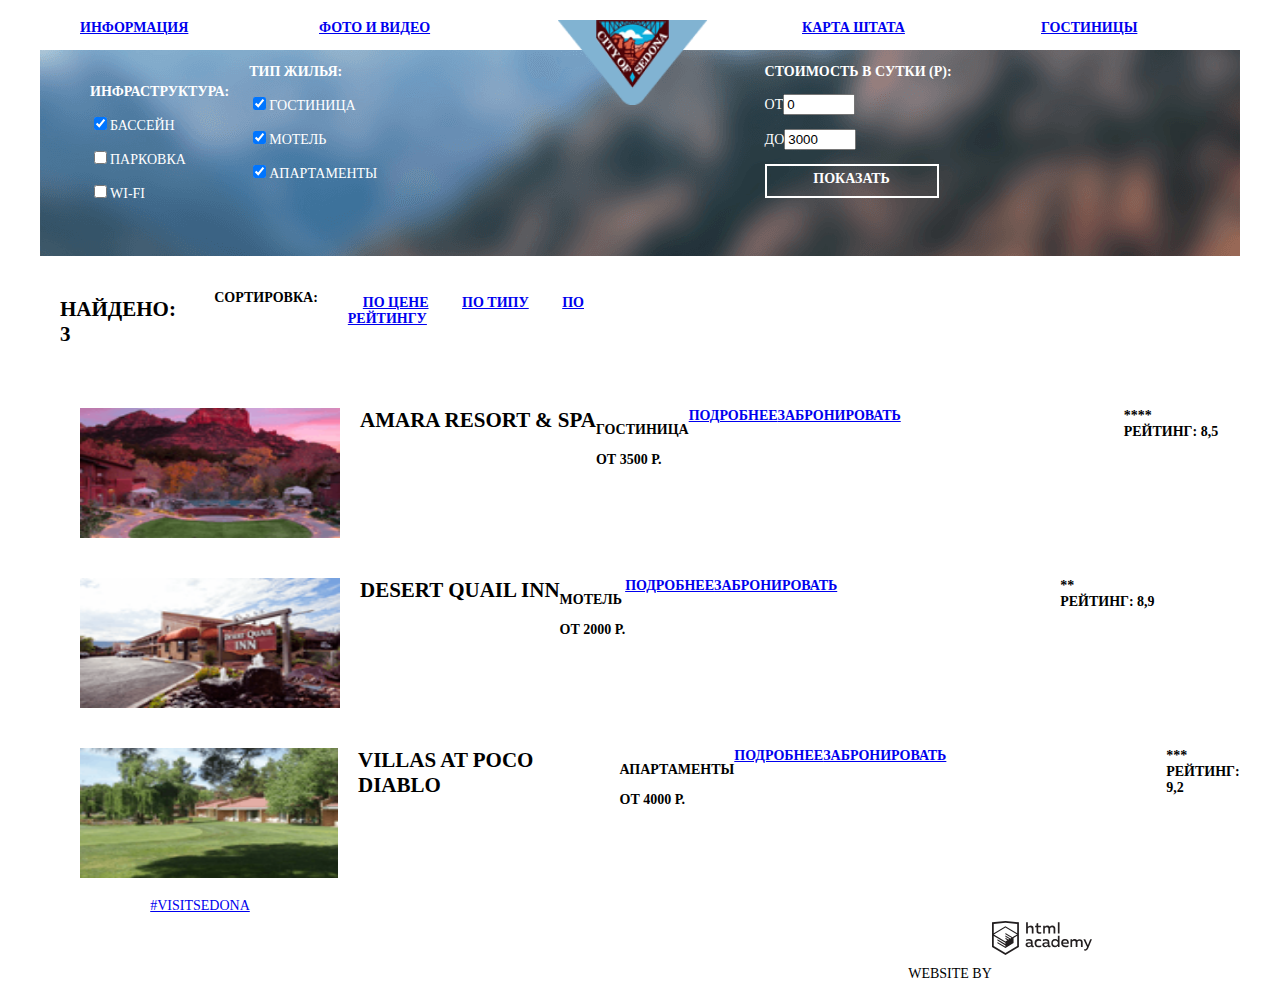
==== catalog.html @ 764b8ba3 "13042018" ====
<!DOCTYPE html>
<html lang="ru">

<head>
  <meta charset="utf-8">
  <title>Advantages in SEDONA</title>
  <link href='http://fonts.googleapis.com/css?family=PT+Sans:400,700&amp;subset=latin,cyrillic'>
  <link rel="stylesheet" href="css/style.css">
</head>
      <body>
  <div class="wrap">
        <header>
          <div class="intro-catalog">
              <div class="menu">
                <div class="menu-info"><a href="catalog.html">ИНФОРМАЦИЯ</a></div>
                <div class="menu-foto"><a href="catalog.html">ФОТО И ВИДЕО</a></div>
                <div class="menu-logo"><a href="index.html"><img src="img/logo_header.png" alt="logo" width="150" height="85"></a></div>
                <div class="menu-map"><a href="statemap.html">КАРТА ШТАТА</a></div>
                <div class="menu-hotels"><a href="catalog.html">ГОСТИНИЦЫ</a></div>
              </div>
           <div class="filter">
            <div class="filter-col1">
                     <form action="#" method="get" class="filter-category">
                       <p class="filter-title">Инфраструктура:</p>
                       <p><input type="checkbox" id="infrastr-1" name="pool" value="pool" checked><label for="infrastr-1">Бассейн</label></p>
                       <p><input type="checkbox" id="infrastr-2" name="parking" value="parking"><label for="infrastr-2">Парковка</label></p>
                       <p><input type="checkbox" id="infrastr-3" name="wifi" value="wifi"><label for="infrastr-3">Wi-fi</label></p>
                     </form>
            </div>
            <div class="filter col2">
              <form action="#" method="get" class="filter-category">
                       <p class="filter-title">Тип жилья:</p>
                       <p><input type="checkbox" id="type-1" name="hotel" value="hotel" checked><label for="type-1">Гостиница</label></p>
                       <p><input type="checkbox" id="type-2" name="motel" value="motel" checked><label for="type-2">Мотель</label></p>
                       <p><input type="checkbox" id="type-3" name="apartments" value="apartments" checked><label for="type-3">Апартаменты</label></p>
                     </form>
              </div>
              <div class="filter col3">
                     <div class="filter-price">
                       <p class="filter-title price">Стоимость в сутки (р):</p>
                       <div class="filter-price-slider">
                         <div class="price-control">
                           <p class="price-from"><label for="price-from">от</label><input class="min-price" id="price-from" type="number" value="0" min="0" max="5000" pattern="[0-9]*"></p>
                           <p class="price-to"><label for="price-to">до</label><input class="max-price" id="price-to" type="number" value="3000" min="0" max="5000" pattern="[0-9]*"></p>
                         </div>
                       <div class="range-control">
                         <div class="scale"><div class="bar"></div></div>
                           <div class="toggle min-toggle"></div>
                           <div class="toggle max-toggle"></div>
                         </div>
                       </div>
                       <div class="filter-button">показать</div>
                     </div>
                   </div>
            </header>
             <main>
                <div class="results-wrapper">
                  <div class="sorting">
                    <div class="sorting-text">
                      <p class="results-title">Найдено: 3</p>
                      <p class="sorting-title">Сортировка:</p>
                      <ul class="sorting-list">
                        <li><a class="sorting-active disabled" href="#">По цене</a></li>
                        <li><a class="disabled" href="#">По типу</a></li>
                        <li><a class="disabled" href="#">По рейтингу</a></li>
                      </ul>
                    </div>
                       <div class="sorting-controls">
                         <a class="arrow ascending" href="#"></a>
                         <a class="arrow descending down-active" href="#"></a>
                       </div>
                     </div>
                   </div>


           <div class="results-wrapper">
              <div class="item-pic"><img src="img/hotel1.png" alt="Amara Resort & Spa" width="260" height="130></div>
              <div class="item-wrapper">
                <div class="item-title">Amara Resort & Spa</div>
                <div class="item-text"><p></p>Гостиница</p> <p>от 3500 р.</p></div>
                <div class="item-btns">
                  <div class="item-btn details"><a href="#">Подробнее</a></div>
                  <div class="item-btn book"><a href="#">Забронировать</a></div>
                </div>
              </div>
              <div class="item-rating">
              <div class="rating-stars">
                <span>*</span>
                <span>*</span>
                <span>*</span>
                <span>*</span>
              </div>
                <div class="rating-text">Рейтинг: 8,5</div>
              </div>
            </div>

          <div class="results-wrapper">
              <div class="item-pic"><img src="img/motel2.png" alt="Desert Quail Inn" width="260" height="130></div>
              <div class="item-wrapper">
                  <div class="item-title">Desert Quail Inn</div>
                  <div class="item-text"><p>Мотель</p><p>от 2000 р.</p></div>
                  <div class="item-btns">
                  <div class="item-btn details"><a href="#">Подробнее</a></div>
                  <div class="item-btn book"><a href="#">Забронировать</a></div>
                </div>
              </div>
              <div class="item-rating">
                <div class="rating-stars">
                  <span>*</span>
                  <span>*</span>
                  </div>
                <div class="rating-text">Рейтинг: 8,9</div>
              </div>
            </div>

          <div class="results-wrapper">
              <div class="item-pic"><img src="img/villa3.png" alt="Villas at Poco Diablo" width="260" height="130></div>
              <div class="item-wrapper">
                <div class="item-title">Villas at Poco Diablo</div>
                <div class="item-text"><p >Апартаменты</p><p>от 4000 р.</p></div>
                <div class="item-btns">
                <div class="item-btn details"><a href="#">Подробнее</a></div>
                <div class="item-btn book"><a href="#">Забронировать</a></div>
              </div>
            </div>
            <div class="item-rating">
              <div class="rating-stars">
                <span>*</span>
                <span>*</span>
                <span>*</span>
                </div>
              <div class="rating-text">Рейтинг: 9,2</div>
            </div>
          </div>
        </div>
    </main>

      <div class="footer">
        <div class="footer-box"><a href="# " class="hashtag ">#visitsedona</a></div>
        <div class="footer-box">
          <img src="img/twitter.svg " alt="social icon-twitter">
          <img src="img/fb-icon.svg " alt="social icon-facebook">
          <img src="img/youtube.svg " alt="social icon-youtube">
        </div>
        <div class="footer-box">website by<img src="img/logo-htmlacademy.svg " width="100 " height="80 "></div>
      </div>
    </div>
    </div>
  </body>
  </html>
---- css/style.css ----
body {
font-family: 'PT Sans';
font-weight: 400;
margin: 0;
padding: 0;
width:100%;
}
main {
margin: 0 auto;
font-size: 14px;
font-weight: bold;
color: #000000;
text-transform: uppercase;
}
.wrap {
width: 1200px;
margin: 0 auto;
}
.intro {
display: flex;
flex-direction: column;
align-content: center;
background-image: url(../img/background_photo.png);
width:1200px;
height: 717px;
z-index: 20;
}
.intro-catalog {
display: flex;
flex-direction: column;
align-content: center;
background-image: url(../img/catalog_background.png);
background-repeat: no-repeat;
width:1200px;
height: 256px;
z-index: 20;
}

.menu {
display:flex;
flex-direction: row;
text-align:center;
width: 1200px;
height:30px;
text-decoration: none;
font-size: 14px;
font-weight: bold;
font-family: "PT Sans";
color: #000000;
background: #ffffff;
padding-top: 20px;
padding-left: 40px;
padding-bottom: 0;
z-index: 100;
}

.menu-info {
display:flex;
text-align: center;
vertical-align: middle;
width: 239px;
z-index: 113;
}
.menu-foto {
display: flex;
width: 239px;
z-index: 112;
}
.menu-logo {
display: flex;
width: 244px;
z-index: 100;
}
.menu-map {
display: flex;
width: 239px;
height: 56px;
z-index: 100;
}

.menu-hotels {
display: flex;
width: 239px;
z-index: 110;
}

.advert {
display: flex;
flex-direction: column;
position: relative;
background-color: #ffffff;
left: 0px;
top: 523px;
width: 1200px;
height: 158px;
z-index: 100;
}

.advert-title {
font-size: 21px;
font-weight: bold;
font-family: "PT Sans";
text-transform: uppercase;
text-align: center;
padding-top:30px;
padding-bottom: 20px;
}

.advert-text {
font-family: "PT Sans";
font-size: 14px;
font-weight: normal;
text-transform: uppercase;
color: #000000;
text-align: center;
margin-top: 0px;
margin-bottom: 10px;
}
.section1 {
display: flex;
flex-direction: row;
text-align: center;
width: 1200px;
height: 256px;
margin-top:50px;
}
.bluebox {
display: flex;
flex-direction: column;
width: 400px;
height: 256px;
color:  #ffffff;
background-color: #81b3d2;
text-align: center;
}
.section1-arizona {
width: 800px;
height: 256px;
}
.icon {
display: flex;
position: relative;
top: 30px;
}
.section2 {
display: flex;
flex-direction: row;
background-color: #ffffff;
width: 1200px;
height: 256px;
margin-top:50px;
}

.section3 {
display: flex;
flex-direction: row;
width: 1200px;
height: 256px;
}
.section1-arizona {
width: 800px;
height: 256px;
}
.section4 {
display: flex;
flex-direction: row;
background-color:#eeeeee;
  }
.section5 {
display: flex;
flex-direction: column;
background-color: #ffffff;
width: 1200px;
height: 256px;
}

.infobox {
display: flex;
flex-direction: column;
width: 400px;
height: 256px;
color:#000000;
text-align: center;
}
.map {
display: flex;
background-image: url(../img/map.png);
}
.findform {
display: flex;
flex-direction: column;
position: absolute;
left: 535px;
top: 2000px;
background-color:#ffffff;
border: darkgray solid 1px;
font-size: 14px;
font-weight: bold;
text-transform: uppercase;
color: #000000;
width: 568px;
height: 480px;
z-index: 100;
}
.find-title {
display: flex;
justify-content: center;
font-size: 21px;
font-weight: bold;
text-transform: uppercase;
background-color:#766357;
color: #ffffff;
padding-top: 50px;
width: 568px;
height: 76px;
z-index: 100;
}
.find-text {
position: relative;
left:30px;
top:30px;
padding-bottom: 15px;
}
.button {
display: flex;
justify-content: center;
font-size: 21px;
font-weight: bold;
position: relative;
top: 70px;
left: 55px;
background-color:#81b3d2;
color: #ffffff;
padding-top: 30px;
width: 458px;
height: 58px;
z-index: 100;
}
 hotelbox. {
display: flex;
flex-direction: row;
}
.footer {
display: flex;
flex-direction: row;
background-color: #ffffff;
color: #000000;
width: 1200px;
height: 60px;
}
.footer-box {
position: absolute
display: flex;
text-align: center;
font-size: 14px;
font-weight: normal;
text-transform: uppercase;
color: #000000;
width: 400px;
height: 60px;
}
.footer-in {
display: flex;
text-align: center;
vertical-align: middle;
font-size: 21px;
font-weight: bold;
text-transform: uppercase;
}
.social-icon {
display: inline-block;
vertical-align: middle;
width: 46px;
height: 48px;
font-size: 0;
margin: 0 6px 6px 0;
}
.social-icon.fb {
width: 47px;
}
.social-icon.youtube {
}
.social-icon:hover {
background-position: 0 -49px;
}

.social-icon.fb:hover {
background-position: -47px -49px;
}

.social-icon.youtube:hover {
background-position: -95px -49px;
}
.social-icon:active {
background-position: 0 -98px;
}
.social-icon.fb:active {
background-position: -47px -98px;
}
.social-icon.youtube:active {
background-position: -95px -98px;
}
.social-icon:last-child {
margin-right: 0;
}

/* CATALOG */

.filter {
display: flex;
flex-direction: row;
font-size: 14px;
color: #ffffff;
text-transform: uppercase;
padding-left: 20px;
width: 1200px;
}
.filter-col1 {
display: flex;
flex-direction: column;
width: 300px;
padding-left: 30px;
padding-top: 20px;
}
.filter-col2 {
display: flex;
flex-direction: column;
width: 350px;
padding-left: 30px;
padding-top: 20px;
}
.filter-col3 {
display: flex;
flex-direction: column;
width: 600px;
padding-top: 20px;
padding-left: 30px;
}
p.filter-title {
font-size: 14px;
font-weight: bold;
text-transform: uppercase;
}
.filter-button {
display: flex;
justify-content: center;
vertical-align: middle;
font-size: 14px;
font-weight: bold;
text-transform: uppercase;
color: #ffffff;
border: solid 2px #ffffff;
padding: 5px 10px;
width: 150px;
height: 20px;
z-index: 100;
}
.results-wrapper {
display: flex;
flex-direction: row;
font-size: 14px;
color: #000000;
text-transform: uppercase;
padding: 20px;
width: 1200px;
}
.sorting {
display: flex;
flex-direction: row;
width: 600px;
}
.sorting-text {
display: flex;
flex-direction: row;
font-size: 14px;
color: #000000;
text-transform: uppercase;
}
.results-title {
font-size: 21px;
color: #000000;
font-weight: bold;
text-transform: uppercase;
text-decoration: none;
}
.sorting-title {
font-size: 14px;
color: #000000;
font-weight: bold;
text-transform: uppercase;
margin-left: 35px;
}
ul.sorting-list {
display: inline;
margin-left: 25px;
margin-right: 5px;
padding: 5px;
}
ul.sorting-list li {
display: inline;
margin-right: 10px;
margin-left: 10px;
padding: 5px;
}
.sorting-controls {
display: flex; /*стрелочки */
}
.item-pic   {
display: flex;
margin-left: 20px;
margin-right: 35px;
}
.item-wrapper. {
display: flex;
flex-direction: column;
width: 450px;
height: 260px;
margin-left: 20px;
}
.item-title {
font-size: 21px;
font-weight: bold;
text-transform: uppercase;
margin-left: 20px;
}
.item-btns {
display: inline-flex;
flex-direction: row;
width: 400px;
}
.item-btn details {
display: flex;
justify-content: center;
vertical-align: middle;
font-size: 14px;
font-weight: bold;
text-transform: uppercase;
color: #ffffff;
background-color: #81b3d2;
border: darkgray solid 1px;
width: 100px;
height: 20px;
z-index: 100;
}

.item-btn book {
display: flex;
justify-content: center;
vertical-align: middle;
font-size: 14px;
font-weight: bold;
text-transform: uppercase;
color: #ffffff;
background-color: #766357;
width: 150px;
height: 20px;
border: darkgray solid 1px;
z-index: 100;
}
.item-rating {
display: flex;
float: right;
flex-direction: column;
}
.rating-stars {
display: flex;
}
.rating-text{
display: flex;
}
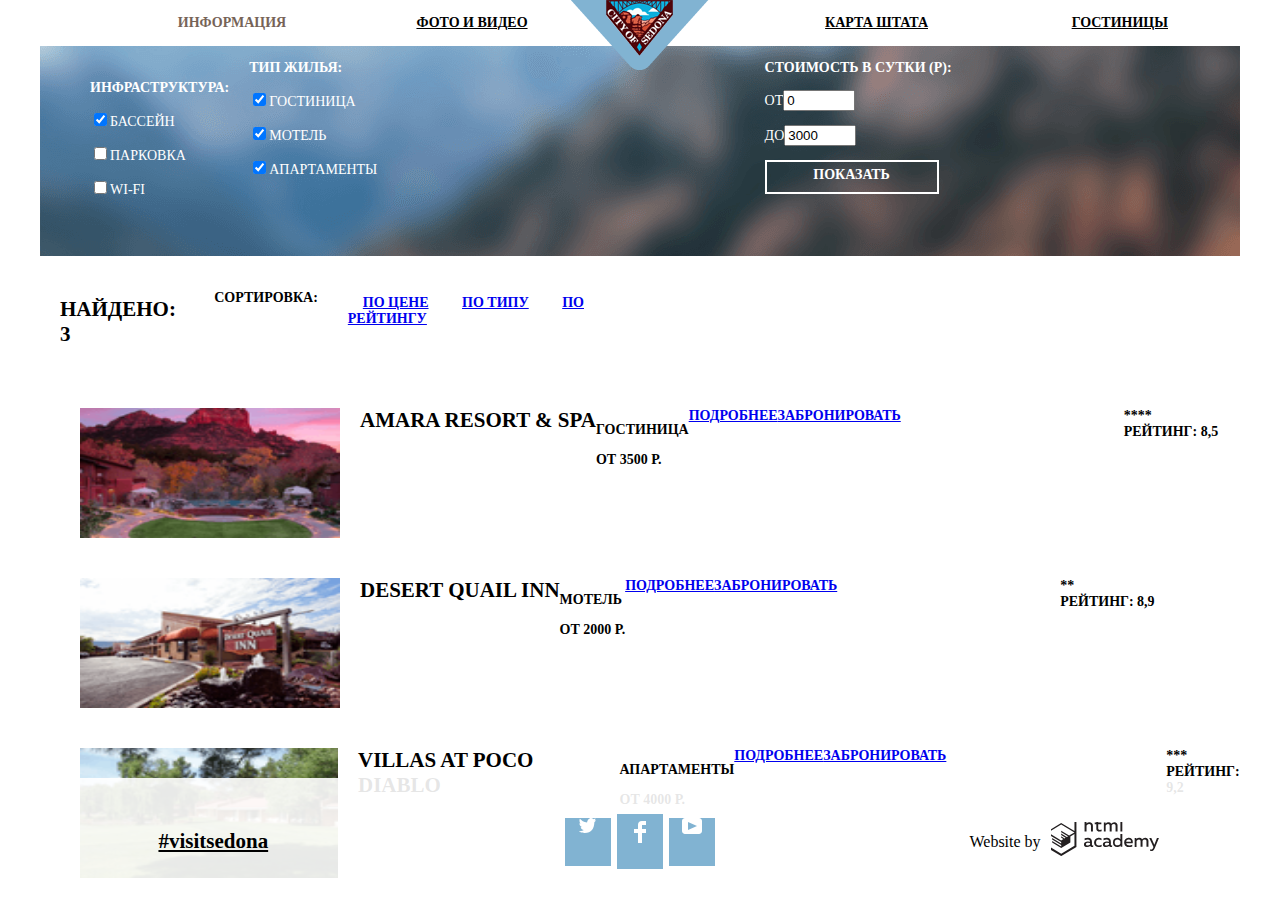
==== commit 82f3f6a6: "17042018" ====
--- a/catalog.html
+++ b/catalog.html
@@ -12,12 +12,18 @@
         <header>
           <div class="intro-catalog">
               <div class="menu">
-                <div class="menu-info"><a href="catalog.html">ИНФОРМАЦИЯ</a></div>
-                <div class="menu-foto"><a href="catalog.html">ФОТО И ВИДЕО</a></div>
-                <div class="menu-logo"><a href="index.html"><img src="img/logo_header.png" alt="logo" width="150" height="85"></a></div>
-                <div class="menu-map"><a href="statemap.html">КАРТА ШТАТА</a></div>
-                <div class="menu-hotels"><a href="catalog.html">ГОСТИНИЦЫ</a></div>
-              </div>
+                  <nav class="main-navigation">
+                    <ul>
+                      <li><a class="active">Информация</a></li>
+                      <li><a href="#">Фото и видео</a></li>
+                      <li class="logo">
+                        <a href="index.html"><img src="img/logo_header.png" alt="Sedona" width="138" height="70"></a>
+                      </li>
+                      <li><a href="#">Карта штата</a></li>
+                      <li><a href="catalog.html">Гостиницы</a></li>
+                    </ul>
+                  </nav>
+                </div>
            <div class="filter">
             <div class="filter-col1">
                      <form action="#" method="get" class="filter-category">
@@ -134,17 +140,16 @@
           </div>
         </div>
     </main>
-
-      <div class="footer">
-        <div class="footer-box"><a href="# " class="hashtag ">#visitsedona</a></div>
-        <div class="footer-box">
-          <img src="img/twitter.svg " alt="social icon-twitter">
-          <img src="img/fb-icon.svg " alt="social icon-facebook">
-          <img src="img/youtube.svg " alt="social icon-youtube">
-        </div>
-        <div class="footer-box">website by<img src="img/logo-htmlacademy.svg " width="100 " height="80 "></div>
+    <footer class="main-footer">
+      <a href="#" class="our-hash-tag">#visitsedona</a>
+      <div class="footer-sosial">
+        <a href="#" class="social-btn icon-twitter"><img src="img/twitter.svg"></a>
+        <a href="#" class="social-btn icon-facebook"><img src="img/fb-icon.svg"></a>
+        <a href="#" class="social-btn icon-youtube"><img src="img/youtube.svg"></a>
       </div>
-    </div>
+      <span class="developer">Website by<a class="academy-logo" href="https://htmlacademy.ru"></a></span>
+    </footer>
+      </div>
     </div>
   </body>
   </html>
--- a/css/style.css
+++ b/css/style.css
@@ -37,51 +37,86 @@
 }
 
 .menu {
-display:flex;
-flex-direction: row;
+display:inline-block;
 text-align:center;
 width: 1200px;
-height:30px;
+height:auto;
 text-decoration: none;
 font-size: 14px;
 font-weight: bold;
 font-family: "PT Sans";
+text-transform: uppercase;
 color: #000000;
 background: #ffffff;
-padding-top: 20px;
-padding-left: 40px;
-padding-bottom: 0;
-z-index: 100;
-}
-
-.menu-info {
-display:flex;
-text-align: center;
-vertical-align: middle;
-width: 239px;
-z-index: 113;
-}
-.menu-foto {
-display: flex;
-width: 239px;
-z-index: 112;
-}
-.menu-logo {
-display: flex;
-width: 244px;
-z-index: 100;
-}
-.menu-map {
-display: flex;
-width: 239px;
-height: 56px;
-z-index: 100;
-}
-
-.menu-hotels {
-display: flex;
-width: 239px;
-z-index: 110;
+padding-top: 0px;
+padding-bottom: 20;
+z-index: 100;
+}
+.main-navigation {
+position: relative;
+}
+.main-navigation a {
+font-weight: bold;
+color: #000000;
+}
+
+.main-navigation a:hover {
+color: #81b3d2;
+}
+
+.main-navigation a:active {
+color: rgba(0, 0, 0, 0.3);
+}
+
+.main-navigation .active {
+color: #766357;
+}
+
+.main-navigation .active:hover {
+color: #604e43;
+}
+
+.main-navigation .active:active {
+color: rgba(118, 99, 87, 0.3);
+}
+
+.main-navigation ul {
+display: flex;
+margin: 0;
+padding: 0;
+list-style: none;
+justify-content: center;
+}
+
+.main-navigation li {
+width: 20%;
+padding-top: 15px;
+padding-bottom: 15px;
+}
+
+.main-navigation li:first-child {
+margin-left: 6%;
+}
+
+.main-navigation li:last-child {
+margin-right: 6%;
+}
+
+.main-navigation li:nth-child(n+3) {
+text-align: right;
+}
+
+.main-navigation .logo {
+position: relative;
+width: 8%;
+}
+
+.logo a {
+position: absolute;
+z-index: 1;
+top: 0;
+left: 50%;
+transform: translateX(-50%);
 }
 
 .advert {
@@ -189,9 +224,9 @@
 .findform {
 display: flex;
 flex-direction: column;
-position: absolute;
-left: 535px;
-top: 2000px;
+position: relative;
+left: 50%;
+top: -220px;
 background-color:#ffffff;
 border: darkgray solid 1px;
 font-size: 14px;
@@ -200,7 +235,11 @@
 color: #000000;
 width: 568px;
 height: 480px;
-z-index: 100;
+z-index: 1;
+line-height: 26px;
+margin-left: -284px;
+transform: translateY(-100%);
+
 }
 .find-title {
 display: flex;
@@ -240,69 +279,101 @@
 display: flex;
 flex-direction: row;
 }
-.footer {
-display: flex;
-flex-direction: row;
-background-color: #ffffff;
-color: #000000;
-width: 1200px;
-height: 60px;
-}
-.footer-box {
-position: absolute
-display: flex;
+
+/*footer*/
+.main-footer {
+position: relative;
+z-index: 10;
+display: flex;
+width: 100%;
+margin-top: -120px;
+padding-top: 36px;
+padding-bottom: 36px;
 text-align: center;
-font-size: 14px;
-font-weight: normal;
-text-transform: uppercase;
-color: #000000;
-width: 400px;
-height: 60px;
-}
-.footer-in {
-display: flex;
-text-align: center;
-vertical-align: middle;
+background-color: rgba(255, 255, 255, 0.9);
+align-items: center;
+}
+
+.inner-footer {
+margin-top: 0;
+}
+
+.developer,
+.footer-sosial,
+.our-hash-tag {
+width: 33.33%;
+color: #000000;
+}
+
+.developer,
+.footer-sosial {
+display: flex;
+align-items: center;
+justify-content: center;
+}
+
+.developer a {
+height: 39px;
+margin-left: 10px;
+}
+
+.our-hash-tag {
 font-size: 21px;
 font-weight: bold;
-text-transform: uppercase;
-}
-.social-icon {
-display: inline-block;
-vertical-align: middle;
+}
+
+.social-btn {
+position: relative;
 width: 46px;
 height: 48px;
-font-size: 0;
-margin: 0 6px 6px 0;
-}
-.social-icon.fb {
-width: 47px;
-}
-.social-icon.youtube {
-}
-.social-icon:hover {
-background-position: 0 -49px;
-}
-
-.social-icon.fb:hover {
-background-position: -47px -49px;
-}
-
-.social-icon.youtube:hover {
-background-position: -95px -49px;
-}
-.social-icon:active {
-background-position: 0 -98px;
-}
-.social-icon.fb:active {
-background-position: -47px -98px;
-}
-.social-icon.youtube:active {
-background-position: -95px -98px;
-}
-.social-icon:last-child {
-margin-right: 0;
-}
+color: #ffffff;
+background-color: #81b3d2;
+}
+
+.social-btn::before {
+position: absolute;
+top: 50%;
+left: 50%;
+}
+
+.icon-twitter::before,
+.icon-facebook::before {
+font-size: 19px;
+margin-top: -9.5px;
+margin-left: -9.5px;
+}
+
+.icon-facebook {
+margin-right: 6px;
+margin-left: 6px;
+padding-top: 7px;
+}
+
+.icon-youtube::before {
+font-size: 23px;
+margin-top: -11.5px;
+margin-left: -11.5px;
+}
+
+.academy-logo {
+display: block;
+width: 113px;
+height: 39px;
+background-image: url("../img/logo-htmlacademy.svg");
+background-repeat: no-repeat;
+background-position: -5px -5px;
+}
+
+.academy-logo:hover {
+background-position: -5px -54px;
+}
+
+.academy-logo:active {
+opacity: 0.3;
+background-position: -5px -5px;
+}
+
+
 
 /* CATALOG */
 
@@ -410,7 +481,7 @@
 margin-left: 20px;
 margin-right: 35px;
 }
-.item-wrapper. {
+.item-wrapper {
 display: flex;
 flex-direction: column;
 width: 450px;
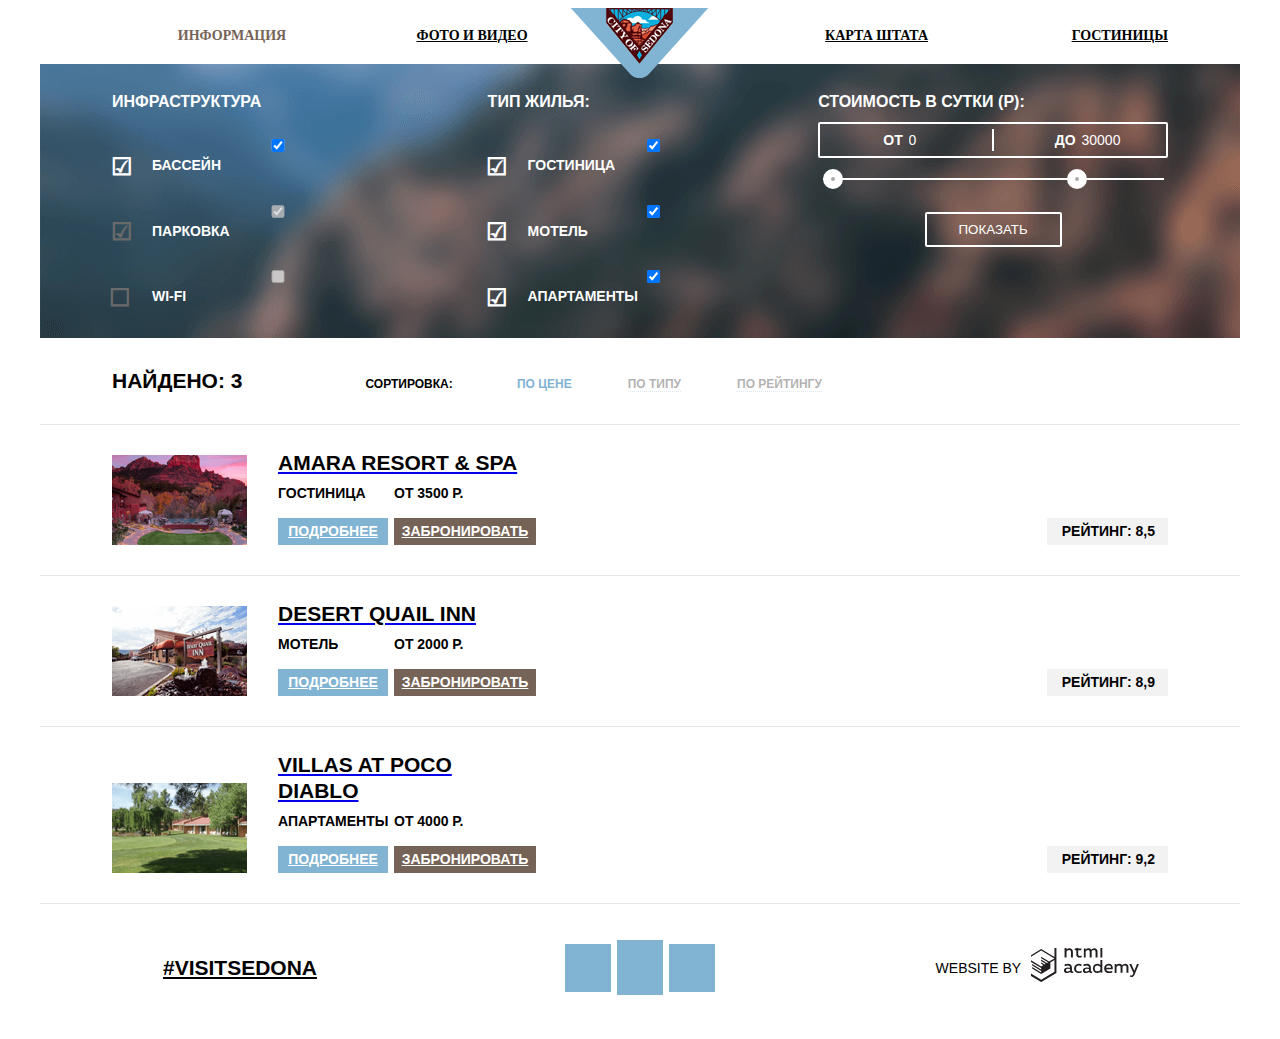
==== commit 3ed0cbb1: "редактирование 21042018" ====
--- a/catalog.html
+++ b/catalog.html
@@ -24,6 +24,143 @@
                     </ul>
                   </nav>
                 </div>
+              </header>
+                <main class="mainpage-inner">
+                  <section class="hotels-filter">
+                    <form action="#" method="post">
+                      <div class="filter-group">
+                        <h3 class="filter-group-title">Инфраструктура</h3>
+                        <input type="checkbox" name="infrastructure" id="pool" checked>
+                        <label class="icon-check-off" for="pool">Бассейн</label>
+                        <input type="checkbox" name="infrastructure" id="parking" checked disabled>
+                        <label class="icon-check-off" for="parking">Парковка</label>
+                        <input type="checkbox" name="infrastructure" id="network" disabled>
+                        <label class="icon-check-off" for="network">wi-fi</label>
+                      </div>
+                      <div class="filter-group">
+                        <h3 class="filter-group-title">Тип жилья:</h3>
+                        <input type="checkbox" name="type-lodging" id="hotel" checked>
+                        <label class="icon-check-off" for="hotel">Гостиница</label>
+                        <input type="checkbox" name="type-lodging" id="motel" checked>
+                        <label class="icon-check-off" for="motel">Мотель</label>
+                        <input type="checkbox" name="type-lodging" id="apartment" checked>
+                        <label class="icon-check-off" for="apartment">Апартаменты</label>
+                      </div>
+                      <div class="range-group">
+                        <h3 class="filter-group-title range-title">Стоимость в сутки (Р):</h3>
+                        <div class="price-group">
+                          <label for="minprice">От <input type="text" name="minprice" id="minprice" value="0" maxlength="5"></label>
+                          <label for="maxprice">До <input type="text" name="maxprice" id="maxprice" value="30000" maxlength="5"></label>
+                        </div>
+                        <div class="range-controls">
+                          <div class="scale">
+                            <div class="bar"></div>
+                          </div>
+                          <div class="toggle min-toggle"></div>
+                          <div class="toggle max-toggle"></div>
+                        </div>
+                        <input class="form-btn" type="submit" value="Показать">
+                      </div>
+                    </form>
+                  </section>
+                  <section class="search-results">
+                    <header class="search-section-header">
+                      <h2 class="results-count">Найдено: 3</h2>
+                      <div class="sorting">
+                        <p class="sorting-title">Сортировка:</p>
+                        <ul class="sorting-type-list">
+                          <li><a href="#" class="sorting-type active">По цене</a></li>
+                          <li><a href="#" class="sorting-type">По типу</a></li>
+                          <li><a href="#" class="sorting-type">По рейтингу</a></li>
+                        </ul>
+                        <div class="sorting-direction">
+                          <a href="#" class="icon-up-dir"></a>
+                          <a href="#" class="icon-down-dir active"></a>
+                        </div>
+                      </div>
+                    </header>
+                    <div class="results-container">
+                      <div class="results-row">
+                        <a href="#" class="hotel-thumb"><img src="img/hotel1.png" alt="" width="135" height="90"></a>
+                        <div class="hotel-info">
+                          <a href="#"><h2 class="hotel-name">Amara Resort &amp; Spa</h2></a>
+                          <span class="hotel-type">Гостиница</span>
+                          <span class="hotel-price">От 3500 Р.</span>
+                          <a href="#" class="results-btn">Подробнее</a>
+                          <a href="#" class="results-btn order-btn">Забронировать</a>
+                        </div>
+                        <div class="hotel-rating">
+                          <div class="rating-stars" data-star-value="4">
+                            <i class="icon-star"></i>
+                            <i class="icon-star"></i>
+                            <i class="icon-star"></i>
+                            <i class="icon-star"></i>
+                            <i class="icon-star"></i>
+                          </div>
+                          <div class="rating-value">
+                            <p>Рейтинг: <span>8,5</span></p>
+                          </div>
+                        </div>
+                      </div>
+                      <div class="results-row">
+                        <a href="#" class="hotel-thumb"><img src="img/motel2.png" alt="" width="135" height="90"></a>
+                        <div class="hotel-info">
+                          <a href="#"><h2 class="hotel-name">Desert Quail Inn</h2></a>
+                          <span class="hotel-type">Мотель</span>
+                          <span class="hotel-price">От 2000 Р.</span>
+                          <a href="#" class="results-btn">Подробнее</a>
+                          <a href="#" class="results-btn order-btn">Забронировать</a>
+                        </div>
+                        <div class="hotel-rating">
+                          <div class="rating-stars" data-star-value="2">
+                            <i class="icon-star"></i>
+                            <i class="icon-star"></i>
+                            <i class="icon-star"></i>
+                            <i class="icon-star"></i>
+                            <i class="icon-star"></i>
+                          </div>
+                          <div class="rating-value">
+                            <p>Рейтинг: <span>8,9</span></p>
+                          </div>
+                        </div>
+                      </div>
+                      <div class="results-row">
+                        <a href="#" class="hotel-thumb"><img src="img/villa3.png" alt="" width="135" height="90"></a>
+                        <div class="hotel-info">
+                          <a href="#"><h2 class="hotel-name">Villas at Poco Diablo</h2></a>
+                          <span class="hotel-type">Апартаменты</span>
+                          <span class="hotel-price">От 4000 Р.</span>
+                          <a href="#" class="results-btn">Подробнее</a>
+                          <a href="#" class="results-btn order-btn">Забронировать</a>
+                        </div>
+                        <div class="hotel-rating">
+                          <div class="rating-stars" data-star-value="3">
+                            <i class="icon-star"></i>
+                            <i class="icon-star"></i>
+                            <i class="icon-star"></i>
+                            <i class="icon-star"></i>
+                            <i class="icon-star"></i>
+                          </div>
+                          <div class="rating-value">
+                            <p>Рейтинг: <span>9,2</span></p>
+                          </div>
+                        </div>
+                      </div>
+                    </div>
+                  </section>
+                </main>
+                <footer class="main-footer inner-footer">
+                  <a href="#" class="our-hash-tag">#visitsedona</a>
+                  <div class="footer-sosial">
+                    <a href="#" class="social-btn icon-twitter"></a>
+                    <a href="#" class="social-btn icon-facebook"></a>
+                    <a href="#" class="social-btn icon-youtube"></a>
+                  </div>
+                  <span class="developer">Website by<a class="academy-logo" href="#"></a></span>
+                </footer>
+              </div>
+            </div>
+         <!--
            <div class="filter">
             <div class="filter-col1">
                      <form action="#" method="get" class="filter-category">
@@ -150,6 +287,6 @@
       <span class="developer">Website by<a class="academy-logo" href="https://htmlacademy.ru"></a></span>
     </footer>
       </div>
-    </div>
+    </div>-->
   </body>
   </html>
--- a/css/style.css
+++ b/css/style.css
@@ -1,16 +1,23 @@
 body {
-font-family: 'PT Sans';
-font-weight: 400;
-margin: 0;
-padding: 0;
-width:100%;
-}
+font-family: "PT Sans", Arial, sans-serif;
+font-size: 14px;
+line-height: 26px;
+text-transform: uppercase;
+color: #000000;
+background-color: #ffffff;
+}
+
+@font-face {
+font-family: "symbols-sedona";
+font-weight: normal;
+font-style: normal;
+src: url("../fonts/symbols-sedona.woff") format("woff"),
+url("../fonts/symbols-sedona.woff2") format("woff2");
+}
+
 main {
 margin: 0 auto;
-font-size: 14px;
 font-weight: bold;
-color: #000000;
-text-transform: uppercase;
 }
 .wrap {
 width: 1200px;
@@ -23,16 +30,6 @@
 background-image: url(../img/background_photo.png);
 width:1200px;
 height: 717px;
-z-index: 20;
-}
-.intro-catalog {
-display: flex;
-flex-direction: column;
-align-content: center;
-background-image: url(../img/catalog_background.png);
-background-repeat: no-repeat;
-width:1200px;
-height: 256px;
 z-index: 20;
 }
 
@@ -221,65 +218,224 @@
 display: flex;
 background-image: url(../img/map.png);
 }
-.findform {
-display: flex;
-flex-direction: column;
-position: relative;
+/*--search form--*/
+
+.search-form {
+line-height: 26px;
+position: relative;
+z-index: 1;
+top: 291px;
 left: 50%;
-top: -220px;
-background-color:#ffffff;
-border: darkgray solid 1px;
+width: 568px;
+margin-left: -284px;
+transform: translateY(-100%);
+}
+.form-title-btn {
+font-size: 21px;
+font-weight: bold;
+position: relative;
+z-index: 2;
+display: block;
+width: 568px;
+margin: 0 auto;
+padding: 30px 0;
+text-align: center;
+color: #ffffff;
+background-color: #766357;
+}
+
+.search-form form,
+.form-group,
+.half-width {
+display: flex;
+justify-content: space-between;
+}
+
+.form-group,
+.half-width {
+align-items: center;
+}
+
+.date {
+flex-grow: 1;
+}
+
+.icon-calendar {
+position: relative;
+display: block;
+box-sizing: border-box;
+width: 40px;
+height: 38px;
+text-align: center;
+background-color: #f2f2f2;
+}
+
+.icon-calendar:before {
+font-size: 21px;
+line-height: 26px;
+position: absolute;
+top: 50%;
+left: 50%;
+margin-top: -13px;
+margin-left: -10.5px;
+color: #c2c2c2;
+}
+
+.search-form form {
 font-size: 14px;
 font-weight: bold;
+flex-direction: column;
+box-sizing: border-box;
+width: 100%;
+height: 395px;
+padding-top: 54.9px;
+padding-right: 55px;
+padding-bottom: 55px;
+padding-left: 55px;
+color: #000000;
+background-color: #ffffff;
+box-shadow: 0 7px 15px 0 rgba(0, 1, 1, 0.15);
+}
+
+.search-form input[type="text"] {
+font-family: inherit;
+font-size: inherit;
+font-weight: inherit;
+line-height: inherit;
+box-sizing: border-box;
+height: 38px;
+padding-top: 5px;
+padding-bottom: 5px;
 text-transform: uppercase;
-color: #000000;
-width: 568px;
-height: 480px;
-z-index: 1;
-line-height: 26px;
-margin-left: -284px;
-transform: translateY(-100%);
-
-}
-.find-title {
-display: flex;
-justify-content: center;
+border: none;
+background-color: #f2f2f2;
+}
+
+.form-group input[type="text"] {
+width: 304.7px;
+padding-left: 15px;
+}
+
+.half-width {
+box-sizing: border-box;
+width: 50%;
+margin-bottom: 26px;
+}
+
+.counter-group {
+font-size: 0;
+}
+
+.counter-group button {
+font-size: 14px;
+width: 39px;
+height: 38px;
+cursor: pointer;
+color: #a9a9a9;
+border: none;
+background-color: #f2f2f2;
+}
+
+.counter-group input[type="text"] {
+font-size: 14px;
+width: 36px;
+padding-right: 0;
+padding-left: 0;
+text-align: center;
+}
+
+.half-width:first-child {
+padding-right: 3px;
+}
+
+.half-width:last-child {
+padding-left: 50px;
+}
+
+.btn {
+font-family: inherit;
 font-size: 21px;
-font-weight: bold;
+font-weight: inherit;
+line-height: inherit;
+padding-top: 16px;
+padding-bottom: 16px;
 text-transform: uppercase;
-background-color:#766357;
 color: #ffffff;
-padding-top: 50px;
-width: 568px;
-height: 76px;
-z-index: 100;
-}
-.find-text {
-position: relative;
-left:30px;
-top:30px;
-padding-bottom: 15px;
-}
-.button {
-display: flex;
-justify-content: center;
-font-size: 21px;
-font-weight: bold;
-position: relative;
-top: 70px;
-left: 55px;
-background-color:#81b3d2;
-color: #ffffff;
-padding-top: 30px;
-width: 458px;
-height: 58px;
-z-index: 100;
-}
- hotelbox. {
-display: flex;
-flex-direction: row;
-}
-
+border: none;
+background-color: #81b3d2;
+}
+.social-btn:focus,
+.btn:focus {
+outline: none;
+}
+
+.social-btn:hover,
+.btn:hover {
+background-color: #669ec0;
+}
+
+.social-btn:active,
+.btn:active {
+color: rgba(255, 255, 255, 0.3);
+background-color: #5496bd;
+}
+
+input[type="text"]:focus {
+outline: none;
+}
+
+input[name="date"]:hover {
+background-color: #c2c2c2;
+}
+
+input[name="date"]:focus {
+padding-left: 13px;
+border-top: 2px solid #c2c2c2;
+border-bottom: 2px solid #c2c2c2;
+border-left: 2px solid #c2c2c2;
+background-color: #ffffff;
+}
+
+.icon-calendar:hover::before,
+input[name="date"]:hover ~ .icon-calendar::before {
+color: #000000;
+}
+
+input[name="date"]:hover ~ .icon-calendar {
+color: #000000;
+background-color: #c2c2c2;
+}
+
+input[name="date"]:focus + .icon-calendar {
+border-top: 2px solid #c2c2c2;
+border-right: 2px solid #c2c2c2;
+border-bottom: 2px solid #c2c2c2;
+background-color: #ffffff;
+}
+
+input[name="date"]:focus + .icon-calendar::before {
+margin-left: -9.7px;
+}
+
+.icon-calendar:active::before {
+color: #81b3d2;
+}
+
+.counter-group button:hover::before {
+color: #000000;
+}
+
+.counter-group button:focus {
+outline: none;
+}
+
+.counter-group button:active::before {
+color: #81b3d2;
+}
+
+.map-canvas {
+height: 593px;
+}
 /*footer*/
 .main-footer {
 position: relative;
@@ -376,106 +532,473 @@
 
 
 /* CATALOG */
-
-.filter {
-display: flex;
-flex-direction: row;
-font-size: 14px;
+.hotels-filter {
+padding-top: 27px;
+padding-bottom: 31px;
+background-image: url(../img/catalog_background.png);
+background-repeat: no-repeat;
+background-position: 0 50%;
+background-size: cover;
+}
+
+.hotels-filter form {
+line-height: 21px;
+display: flex;
+padding-right: 6%;
+padding-left: 6%;
 color: #ffffff;
+}
+
+.filter-group,
+.range-group {
+width: 33.13%;
+}
+
+.filter-group,
+.range-group {
+display: flex;
+flex-direction: column;
+}
+
+.filter-group:nth-child(2) {
+padding-left: 4.27%;
+}
+
+.filter-group-title {
+font-size: 16px;
+
+margin: 0;
+margin-bottom: 1.5em;
+}
+
+.filter-group label {
+position: relative;
+
+margin-bottom: 25.5px;
+padding-left: 40px;
+}
+
+.filter-group label:last-child {
+margin-bottom: 0;
+}
+
+.icon-check-off:before {
+font-size: 24px;
+line-height: 20px;
+
+position: absolute;
+top: 55%;
+left: -3px;
+margin: 0;
+margin-top: -10px;
+margin-right: -12px;
+content: "\2610";
+vertical-align: baseline;
+}
+
+input[type="checkbox"]:checked + .icon-check-off:before {
+left: -1.2px;
+content: "\2611";
+}
+
+input[type="checkbox"]:disabled + .icon-check-off:before {
+color: #6a6a6a;
+}
+
+input[type="checkbox"]:checked:disabled + .icon-check-off:before {
+left: -1.2px;
+content: "\2611";
+color: #6a6a6a;
+}
+
+/*---------  prices  ----------*/
+
+.price-group {
+position: relative;
+display: flex;
+padding-top: 5.5px;
+padding-bottom: 5.5px;
+border: 2px solid #ffffff;
+border-radius: 2px;
+justify-content: space-around;
+}
+
+.price-group::before {
+position: absolute;
+top: 50%;
+left: 50%;
+display: block;
+width: 2px;
+height: 22px;
+margin-top: -11px;
+margin-left: -1px;
+content: "";
+background-color: #ffffff;
+}
+
+.price-group label {
+width: 45%;
+text-align: right;
+}
+
+.price-group input {
+font-family: inherit;
+font-size: inherit;
+line-height: inherit;
+display: inline-block;
+box-sizing: border-box;
+max-width: 50%;
+height: 21px;
+padding-right: 10px;
+color: inherit;
+border: none;
+background-color: transparent;
+}
+
+.range-title {
+margin-bottom: 10px;
+}
+
+.range-controls {
+position: relative;
+box-sizing: border-box;
+height: 44px;
+margin-top: -1px;
+margin-bottom: 11px;
+padding-left: 5px;
+}
+
+.range-controls .scale {
+position: absolute;
+top: 50%;
+width: 97.4%;
+height: 2px;
+margin-top: -1px;
+background-color: #ffffff;
+}
+
+.range-controls .bar {
+position: relative;
+top: 50%;
+width: 71%;
+height: 2px;
+margin-top: -1px;
+background-color: #ffffff;
+}
+
+.range-controls .toggle {
+position: absolute;
+z-index: 3;
+top: 50%;
+width: 4px;
+height: 4px;
+margin-top: -10px;
+cursor: pointer;
+border: 8px solid #ffffff;
+border-radius: 50%;
+background-color: #ababab;
+}
+.max-toggle {
+left: 0;
+}
+.max-toggle {
+left: 71%;
+}
+.toggle:hover {
+background-color: #1c4f80;
+}
+
+.form-btn {
+font-family: inherit;
+box-sizing: border-box;
+width: 137px;
+margin: 0 auto;
+padding-top: 8px;
+padding-right: 10px;
+padding-bottom: 8px;
+padding-left: 10px;
+cursor: pointer;
 text-transform: uppercase;
-padding-left: 20px;
-width: 1200px;
-}
-.filter-col1 {
+color: inherit;
+border: 2px solid #ffffff;
+border-radius: 2px;
+background-color: transparent;
+}
+
+.form-btn:hover {
+color: #000000;
+background-color: #ffffff;
+}
+
+/*  results */
+
+.search-section-header {
+display: flex;
+padding-top: 30px;
+padding-right: 6%;
+padding-bottom: 26px;
+padding-left: 6%;
+align-items: baseline;
+}
+
+.results-count {
+width: 24%;
+margin: 0;
+}
+/*---------- sorting  ----------*/
+
+.sorting {
+font-size: 12px;
+line-height: 18px;
+display: flex;
+flex-grow: 1;
+}
+
+.sorting-title {
+margin: 0;
+margin-right: 8%;
+}
+
+.sorting-type-list {
+margin: 0;
+padding: 0;
+list-style: none;
+flex-grow: 1;
+}
+
+.sorting-type-list li {
+display: inline-block;
+margin-right: 9%;
+vertical-align: top;;
+}
+
+.sorting-type-list li:last-child {
+margin-right: 0;
+}
+
+.sorting-type {
+text-decoration: none;
+opacity: 0.3;
+color: inherit;
+border-bottom: 1px dotted #81b3d2;
+}
+
+.sorting-type:hover {
+opacity: 1;
+color: #81b3d2;
+}
+
+.sorting-type:active,
+.sorting-type .active {
+opacity: 1;
+color: #000000;
+border-style: none;
+}
+
+.sorting-type-list .active {
+opacity: 1;
+color: #81b3d2;
+border-style: none;
+}
+
+.sorting-direction {
+width: 66px;
+}
+
+.sorting-direction a {
+font-size: 23px;
+line-height: 20px;
+position: relative;
+margin-left: 24.7px;
+text-decoration: none;
+color: #c6c2bd;
+}
+
+.sorting-direction a:hover {
+color: #000000;
+}
+
+.sorting-direction a:active {
+color: #81b3d2;
+}
+
+.sorting-direction .active,
+.sorting-direction .active:hover {
+color: #81b3d2;
+}
+
+.sorting-direction a::before {
+position: absolute;
+top: 2.5px;
+margin: 0;
+}
+
+/*--results row-- */
+
+.results-row {
+line-height: 21px;
+display: flex;
+padding-top: 25px;
+padding-right: 6%;
+padding-bottom: 30px;
+padding-left: 6%;
+border-top: 1px solid #e5e5e5;
+align-items: flex-end;
+}
+
+.results-row:last-child {
+border-bottom: 1px solid #e5e5e5;
+}
+
+.hotel-thumb {
+width: 135px;
+height: 90px;
+}
+
+.hotel-thumb img {
+width: 100%;
+height: auto;
+}
+
+.hotel-info {
+display: flex;
+box-sizing: border-box;
+width: 289px;
+padding-left: 31px;
+flex-wrap: wrap;
+justify-content: space-between;
+}
+
+.hotel-name {
+line-height: 26px;
+width: 100%;
+margin: 0;
+color: #000000;
+}
+
+.hotel-name:hover {
+color: #81b3d2;
+}
+
+.hotel-name:active {
+opacity: 0.3;
+color: #000000;
+}
+
+.hotel-type,
+.hotel-price {
+padding-top: 7px;
+padding-bottom: 14px;
+}
+
+.hotel-type,
+.results-btn {
+width: 110px;
+}
+
+.hotel-price,
+.order-btn {
+width: 142px;
+}
+
+.results-btn {
+font-weight: bold;
+padding-top: 3px;
+padding-bottom: 3px;
+text-align: center;
+color: #ffffff;
+background-color: #81b3d2;
+}
+
+.results-btn:hover {
+background-color: #669ec0;
+}
+
+.results-btn:active {
+color: rgba(255, 255, 255, 0.3);
+background-color: #5496bd;
+}
+
+.order-btn {
+background-color: #766357;
+}
+
+.order-btn:hover {
+background-color: #604e43;
+}
+
+.order-btn:active {
+color: rgba(255, 255, 255, 0.3);
+background-color: #503e33;
+}
+
+/*----------  reiting  ----------*/
+
+.hotel-rating {
 display: flex;
 flex-direction: column;
-width: 300px;
-padding-left: 30px;
-padding-top: 20px;
-}
-.filter-col2 {
-display: flex;
-flex-direction: column;
-width: 350px;
-padding-left: 30px;
-padding-top: 20px;
-}
-.filter-col3 {
-display: flex;
-flex-direction: column;
-width: 600px;
-padding-top: 20px;
-padding-left: 30px;
-}
-p.filter-title {
-font-size: 14px;
-font-weight: bold;
-text-transform: uppercase;
-}
-.filter-button {
-display: flex;
-justify-content: center;
-vertical-align: middle;
-font-size: 14px;
-font-weight: bold;
-text-transform: uppercase;
-color: #ffffff;
-border: solid 2px #ffffff;
-padding: 5px 10px;
-width: 150px;
-height: 20px;
-z-index: 100;
-}
-.results-wrapper {
-display: flex;
-flex-direction: row;
-font-size: 14px;
-color: #000000;
-text-transform: uppercase;
-padding: 20px;
-width: 1200px;
-}
-.sorting {
-display: flex;
-flex-direction: row;
-width: 600px;
-}
-.sorting-text {
-display: flex;
-flex-direction: row;
-font-size: 14px;
-color: #000000;
-text-transform: uppercase;
-}
-.results-title {
-font-size: 21px;
-color: #000000;
-font-weight: bold;
-text-transform: uppercase;
-text-decoration: none;
-}
-.sorting-title {
-font-size: 14px;
-color: #000000;
-font-weight: bold;
-text-transform: uppercase;
-margin-left: 35px;
-}
-ul.sorting-list {
-display: inline;
-margin-left: 25px;
-margin-right: 5px;
-padding: 5px;
-}
-ul.sorting-list li {
-display: inline;
-margin-right: 10px;
-margin-left: 10px;
-padding: 5px;
-}
-.sorting-controls {
-display: flex; /*стрелочки */
-}
+height: 90px;
+text-align: right;
+justify-content: space-between;
+flex-grow: 1;
+}
+
+.star-value {
+display: none;
+}
+
+.rating-stars {
+font-size: 0;
+position: relative;
+width: 115px;
+height: 21px;
+align-self: flex-end;
+}
+
+.rating-value {
+padding-top: 3px;
+padding-right: 13px;
+padding-bottom: 3px;
+padding-left: 15px;
+background-color: #f2f2f2;
+align-self: flex-end;
+}
+
+.rating-value p {
+margin: 0;
+}
+
+.icon-star {
+color: #81b3d2;
+}
+
+.icon-star::before {
+font-size: 19px;
+margin: 0;
+margin-top: -2px;
+margin-right: 4.5px;
+}
+
+.icon-star:last-child::before {
+margin-right: 0;
+}
+
+.rating-stars[data-star-value="4"] > .icon-star:nth-child(-n+2) {
+display: none;
+}
+
+.rating-stars[data-star-value="3"] > .icon-star:nth-child(-n+3) {
+display: none;
+}
+
+.rating-stars[data-star-value="2"] > .icon-star:nth-child(-n+4) {
+display: none;
+}
+
+.rating-stars[data-star-value="1"] > .icon-star:nth-child(-n+5) {
+display: none;
+}
+
 .item-pic   {
 display: flex;
 margin-left: 20px;
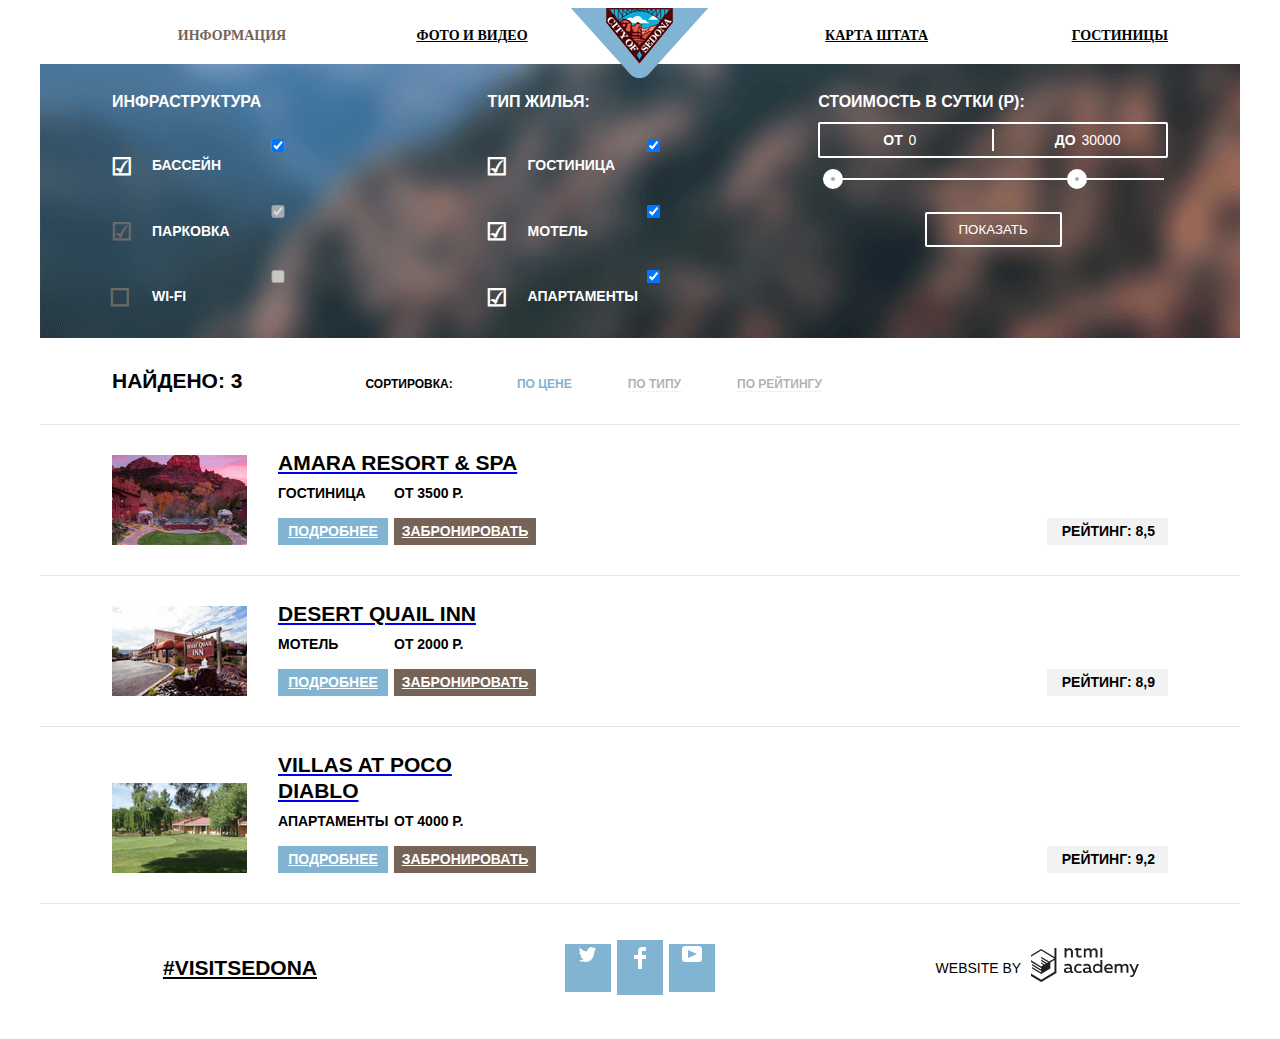
==== commit 143a861b: "23042018" ====
--- a/catalog.html
+++ b/catalog.html
@@ -152,141 +152,13 @@
                 <footer class="main-footer inner-footer">
                   <a href="#" class="our-hash-tag">#visitsedona</a>
                   <div class="footer-sosial">
-                    <a href="#" class="social-btn icon-twitter"></a>
-                    <a href="#" class="social-btn icon-facebook"></a>
-                    <a href="#" class="social-btn icon-youtube"></a>
+                    <a href="#" class="social-btn icon-twitter"><img src="img/twitter.svg"></a>
+                    <a href="#" class="social-btn icon-facebook"><img src="img/fb-icon.svg"></a>
+                    <a href="#" class="social-btn icon-youtube"><img src="img/youtube.svg"></a>
                   </div>
                   <span class="developer">Website by<a class="academy-logo" href="#"></a></span>
                 </footer>
               </div>
             </div>
-         <!--
-           <div class="filter">
-            <div class="filter-col1">
-                     <form action="#" method="get" class="filter-category">
-                       <p class="filter-title">Инфраструктура:</p>
-                       <p><input type="checkbox" id="infrastr-1" name="pool" value="pool" checked><label for="infrastr-1">Бассейн</label></p>
-                       <p><input type="checkbox" id="infrastr-2" name="parking" value="parking"><label for="infrastr-2">Парковка</label></p>
-                       <p><input type="checkbox" id="infrastr-3" name="wifi" value="wifi"><label for="infrastr-3">Wi-fi</label></p>
-                     </form>
-            </div>
-            <div class="filter col2">
-              <form action="#" method="get" class="filter-category">
-                       <p class="filter-title">Тип жилья:</p>
-                       <p><input type="checkbox" id="type-1" name="hotel" value="hotel" checked><label for="type-1">Гостиница</label></p>
-                       <p><input type="checkbox" id="type-2" name="motel" value="motel" checked><label for="type-2">Мотель</label></p>
-                       <p><input type="checkbox" id="type-3" name="apartments" value="apartments" checked><label for="type-3">Апартаменты</label></p>
-                     </form>
-              </div>
-              <div class="filter col3">
-                     <div class="filter-price">
-                       <p class="filter-title price">Стоимость в сутки (р):</p>
-                       <div class="filter-price-slider">
-                         <div class="price-control">
-                           <p class="price-from"><label for="price-from">от</label><input class="min-price" id="price-from" type="number" value="0" min="0" max="5000" pattern="[0-9]*"></p>
-                           <p class="price-to"><label for="price-to">до</label><input class="max-price" id="price-to" type="number" value="3000" min="0" max="5000" pattern="[0-9]*"></p>
-                         </div>
-                       <div class="range-control">
-                         <div class="scale"><div class="bar"></div></div>
-                           <div class="toggle min-toggle"></div>
-                           <div class="toggle max-toggle"></div>
-                         </div>
-                       </div>
-                       <div class="filter-button">показать</div>
-                     </div>
-                   </div>
-            </header>
-             <main>
-                <div class="results-wrapper">
-                  <div class="sorting">
-                    <div class="sorting-text">
-                      <p class="results-title">Найдено: 3</p>
-                      <p class="sorting-title">Сортировка:</p>
-                      <ul class="sorting-list">
-                        <li><a class="sorting-active disabled" href="#">По цене</a></li>
-                        <li><a class="disabled" href="#">По типу</a></li>
-                        <li><a class="disabled" href="#">По рейтингу</a></li>
-                      </ul>
-                    </div>
-                       <div class="sorting-controls">
-                         <a class="arrow ascending" href="#"></a>
-                         <a class="arrow descending down-active" href="#"></a>
-                       </div>
-                     </div>
-                   </div>
-
-
-           <div class="results-wrapper">
-              <div class="item-pic"><img src="img/hotel1.png" alt="Amara Resort & Spa" width="260" height="130></div>
-              <div class="item-wrapper">
-                <div class="item-title">Amara Resort & Spa</div>
-                <div class="item-text"><p></p>Гостиница</p> <p>от 3500 р.</p></div>
-                <div class="item-btns">
-                  <div class="item-btn details"><a href="#">Подробнее</a></div>
-                  <div class="item-btn book"><a href="#">Забронировать</a></div>
-                </div>
-              </div>
-              <div class="item-rating">
-              <div class="rating-stars">
-                <span>*</span>
-                <span>*</span>
-                <span>*</span>
-                <span>*</span>
-              </div>
-                <div class="rating-text">Рейтинг: 8,5</div>
-              </div>
-            </div>
-
-          <div class="results-wrapper">
-              <div class="item-pic"><img src="img/motel2.png" alt="Desert Quail Inn" width="260" height="130></div>
-              <div class="item-wrapper">
-                  <div class="item-title">Desert Quail Inn</div>
-                  <div class="item-text"><p>Мотель</p><p>от 2000 р.</p></div>
-                  <div class="item-btns">
-                  <div class="item-btn details"><a href="#">Подробнее</a></div>
-                  <div class="item-btn book"><a href="#">Забронировать</a></div>
-                </div>
-              </div>
-              <div class="item-rating">
-                <div class="rating-stars">
-                  <span>*</span>
-                  <span>*</span>
-                  </div>
-                <div class="rating-text">Рейтинг: 8,9</div>
-              </div>
-            </div>
-
-          <div class="results-wrapper">
-              <div class="item-pic"><img src="img/villa3.png" alt="Villas at Poco Diablo" width="260" height="130></div>
-              <div class="item-wrapper">
-                <div class="item-title">Villas at Poco Diablo</div>
-                <div class="item-text"><p >Апартаменты</p><p>от 4000 р.</p></div>
-                <div class="item-btns">
-                <div class="item-btn details"><a href="#">Подробнее</a></div>
-                <div class="item-btn book"><a href="#">Забронировать</a></div>
-              </div>
-            </div>
-            <div class="item-rating">
-              <div class="rating-stars">
-                <span>*</span>
-                <span>*</span>
-                <span>*</span>
-                </div>
-              <div class="rating-text">Рейтинг: 9,2</div>
-            </div>
-          </div>
-        </div>
-    </main>
-    <footer class="main-footer">
-      <a href="#" class="our-hash-tag">#visitsedona</a>
-      <div class="footer-sosial">
-        <a href="#" class="social-btn icon-twitter"><img src="img/twitter.svg"></a>
-        <a href="#" class="social-btn icon-facebook"><img src="img/fb-icon.svg"></a>
-        <a href="#" class="social-btn icon-youtube"><img src="img/youtube.svg"></a>
-      </div>
-      <span class="developer">Website by<a class="academy-logo" href="https://htmlacademy.ru"></a></span>
-    </footer>
-      </div>
-    </div>-->
   </body>
   </html>
--- a/css/style.css
+++ b/css/style.css
@@ -446,7 +446,7 @@
 padding-top: 36px;
 padding-bottom: 36px;
 text-align: center;
-background-color: rgba(255, 255, 255, 0.9);
+background-color: #fffff;
 align-items: center;
 }
 
@@ -611,7 +611,7 @@
 color: #6a6a6a;
 }
 
-/*---------  prices  ----------*/
+/*--  prices  --*/
 
 .price-group {
 position: relative;
@@ -833,7 +833,7 @@
 margin: 0;
 }
 
-/*--results row-- */
+/*--results rows-- */
 
 .results-row {
 line-height: 21px;
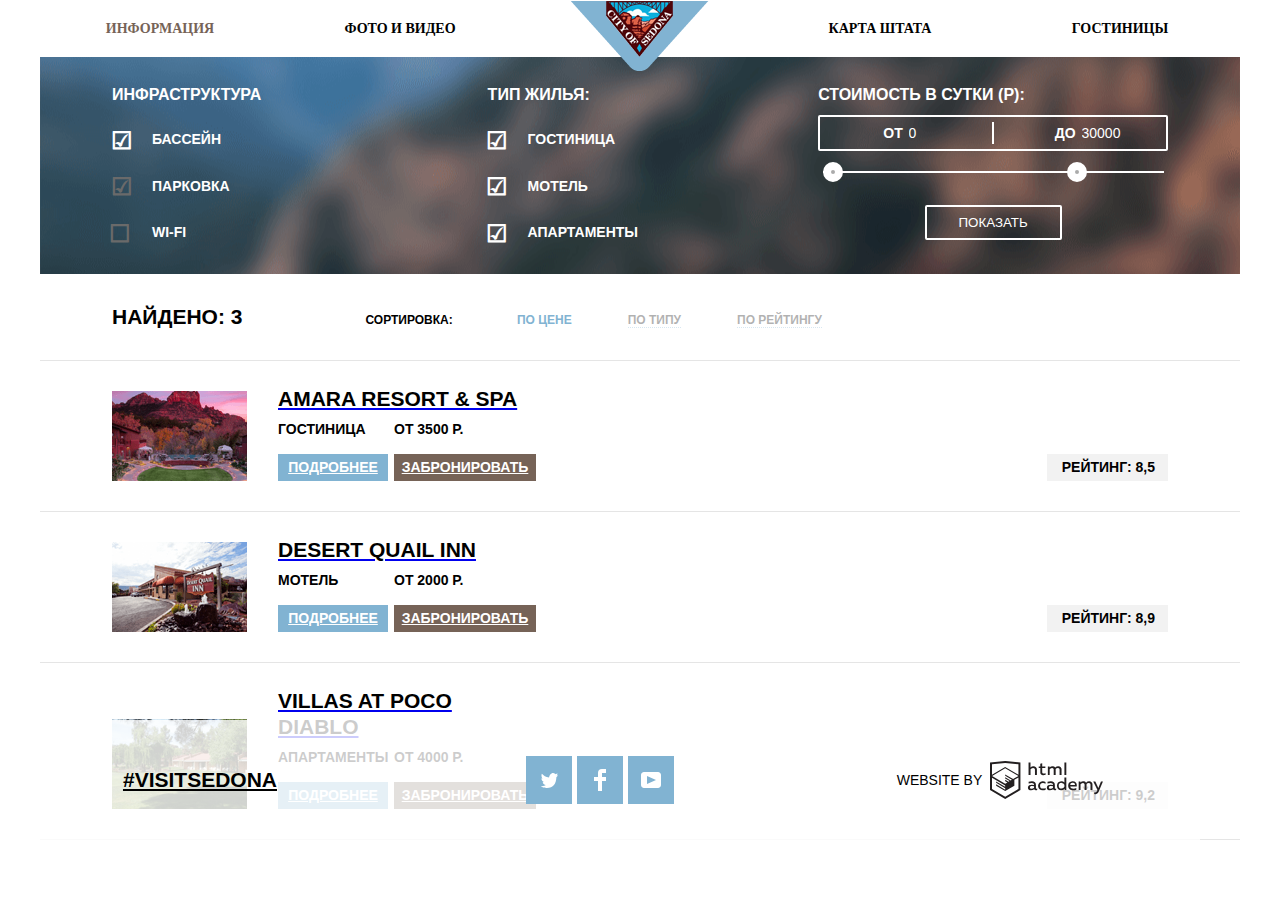
==== commit dc388bfd: "25042018" ====
--- a/catalog.html
+++ b/catalog.html
@@ -7,158 +7,171 @@
   <link href='http://fonts.googleapis.com/css?family=PT+Sans:400,700&amp;subset=latin,cyrillic'>
   <link rel="stylesheet" href="css/style.css">
 </head>
-      <body>
+
+<body>
   <div class="wrap">
-        <header>
-          <div class="intro-catalog">
-              <div class="menu">
-                  <nav class="main-navigation">
-                    <ul>
-                      <li><a class="active">Информация</a></li>
-                      <li><a href="#">Фото и видео</a></li>
-                      <li class="logo">
-                        <a href="index.html"><img src="img/logo_header.png" alt="Sedona" width="138" height="70"></a>
-                      </li>
-                      <li><a href="#">Карта штата</a></li>
-                      <li><a href="catalog.html">Гостиницы</a></li>
-                    </ul>
-                  </nav>
-                </div>
-              </header>
-                <main class="mainpage-inner">
-                  <section class="hotels-filter">
-                    <form action="#" method="post">
-                      <div class="filter-group">
-                        <h3 class="filter-group-title">Инфраструктура</h3>
-                        <input type="checkbox" name="infrastructure" id="pool" checked>
-                        <label class="icon-check-off" for="pool">Бассейн</label>
-                        <input type="checkbox" name="infrastructure" id="parking" checked disabled>
-                        <label class="icon-check-off" for="parking">Парковка</label>
-                        <input type="checkbox" name="infrastructure" id="network" disabled>
-                        <label class="icon-check-off" for="network">wi-fi</label>
-                      </div>
-                      <div class="filter-group">
-                        <h3 class="filter-group-title">Тип жилья:</h3>
-                        <input type="checkbox" name="type-lodging" id="hotel" checked>
-                        <label class="icon-check-off" for="hotel">Гостиница</label>
-                        <input type="checkbox" name="type-lodging" id="motel" checked>
-                        <label class="icon-check-off" for="motel">Мотель</label>
-                        <input type="checkbox" name="type-lodging" id="apartment" checked>
-                        <label class="icon-check-off" for="apartment">Апартаменты</label>
-                      </div>
-                      <div class="range-group">
-                        <h3 class="filter-group-title range-title">Стоимость в сутки (Р):</h3>
-                        <div class="price-group">
-                          <label for="minprice">От <input type="text" name="minprice" id="minprice" value="0" maxlength="5"></label>
-                          <label for="maxprice">До <input type="text" name="maxprice" id="maxprice" value="30000" maxlength="5"></label>
-                        </div>
-                        <div class="range-controls">
-                          <div class="scale">
-                            <div class="bar"></div>
-                          </div>
-                          <div class="toggle min-toggle"></div>
-                          <div class="toggle max-toggle"></div>
-                        </div>
-                        <input class="form-btn" type="submit" value="Показать">
-                      </div>
-                    </form>
-                  </section>
-                  <section class="search-results">
-                    <header class="search-section-header">
-                      <h2 class="results-count">Найдено: 3</h2>
-                      <div class="sorting">
-                        <p class="sorting-title">Сортировка:</p>
-                        <ul class="sorting-type-list">
-                          <li><a href="#" class="sorting-type active">По цене</a></li>
-                          <li><a href="#" class="sorting-type">По типу</a></li>
-                          <li><a href="#" class="sorting-type">По рейтингу</a></li>
-                        </ul>
-                        <div class="sorting-direction">
-                          <a href="#" class="icon-up-dir"></a>
-                          <a href="#" class="icon-down-dir active"></a>
-                        </div>
-                      </div>
-                    </header>
-                    <div class="results-container">
-                      <div class="results-row">
-                        <a href="#" class="hotel-thumb"><img src="img/hotel1.png" alt="" width="135" height="90"></a>
-                        <div class="hotel-info">
-                          <a href="#"><h2 class="hotel-name">Amara Resort &amp; Spa</h2></a>
-                          <span class="hotel-type">Гостиница</span>
-                          <span class="hotel-price">От 3500 Р.</span>
-                          <a href="#" class="results-btn">Подробнее</a>
-                          <a href="#" class="results-btn order-btn">Забронировать</a>
-                        </div>
-                        <div class="hotel-rating">
-                          <div class="rating-stars" data-star-value="4">
-                            <i class="icon-star"></i>
-                            <i class="icon-star"></i>
-                            <i class="icon-star"></i>
-                            <i class="icon-star"></i>
-                            <i class="icon-star"></i>
-                          </div>
-                          <div class="rating-value">
-                            <p>Рейтинг: <span>8,5</span></p>
-                          </div>
-                        </div>
-                      </div>
-                      <div class="results-row">
-                        <a href="#" class="hotel-thumb"><img src="img/motel2.png" alt="" width="135" height="90"></a>
-                        <div class="hotel-info">
-                          <a href="#"><h2 class="hotel-name">Desert Quail Inn</h2></a>
-                          <span class="hotel-type">Мотель</span>
-                          <span class="hotel-price">От 2000 Р.</span>
-                          <a href="#" class="results-btn">Подробнее</a>
-                          <a href="#" class="results-btn order-btn">Забронировать</a>
-                        </div>
-                        <div class="hotel-rating">
-                          <div class="rating-stars" data-star-value="2">
-                            <i class="icon-star"></i>
-                            <i class="icon-star"></i>
-                            <i class="icon-star"></i>
-                            <i class="icon-star"></i>
-                            <i class="icon-star"></i>
-                          </div>
-                          <div class="rating-value">
-                            <p>Рейтинг: <span>8,9</span></p>
-                          </div>
-                        </div>
-                      </div>
-                      <div class="results-row">
-                        <a href="#" class="hotel-thumb"><img src="img/villa3.png" alt="" width="135" height="90"></a>
-                        <div class="hotel-info">
-                          <a href="#"><h2 class="hotel-name">Villas at Poco Diablo</h2></a>
-                          <span class="hotel-type">Апартаменты</span>
-                          <span class="hotel-price">От 4000 Р.</span>
-                          <a href="#" class="results-btn">Подробнее</a>
-                          <a href="#" class="results-btn order-btn">Забронировать</a>
-                        </div>
-                        <div class="hotel-rating">
-                          <div class="rating-stars" data-star-value="3">
-                            <i class="icon-star"></i>
-                            <i class="icon-star"></i>
-                            <i class="icon-star"></i>
-                            <i class="icon-star"></i>
-                            <i class="icon-star"></i>
-                          </div>
-                          <div class="rating-value">
-                            <p>Рейтинг: <span>9,2</span></p>
-                          </div>
-                        </div>
-                      </div>
-                    </div>
-                  </section>
-                </main>
-                <footer class="main-footer inner-footer">
-                  <a href="#" class="our-hash-tag">#visitsedona</a>
-                  <div class="footer-sosial">
-                    <a href="#" class="social-btn icon-twitter"><img src="img/twitter.svg"></a>
-                    <a href="#" class="social-btn icon-facebook"><img src="img/fb-icon.svg"></a>
-                    <a href="#" class="social-btn icon-youtube"><img src="img/youtube.svg"></a>
-                  </div>
-                  <span class="developer">Website by<a class="academy-logo" href="#"></a></span>
-                </footer>
+    <header>
+      <div class="intro-catalog">
+        <div class="menu">
+          <nav class="main-navigation">
+            <ul>
+              <li><a class="active">Информация</a></li>
+              <li><a href="#">Фото и видео</a></li>
+              <li class="logo">
+                <a href="index.html"><img src="img/logo_header.png" alt="Sedona" width="138" height="70"></a>
+              </li>
+              <li><a href="#">Карта штата</a></li>
+              <li><a href="catalog.html">Гостиницы</a></li>
+            </ul>
+          </nav>
+        </div>
+    </header>
+    <main class="mainpage-inner">
+      <section class="hotels-filter">
+        <form action="#" method="post">
+          <div class="filter-group">
+            <h3 class="filter-group-title">Инфраструктура</h3>
+            <input type="checkbox" name="infrastructure" id="pool" checked hidden="hidden">
+            <label class="icon-check-off" for="pool">Бассейн</label>
+            <input type="checkbox" name="infrastructure" id="parking" checked disabled>
+            <label class="icon-check-off" for="parking">Парковка</label>
+            <input type="checkbox" name="infrastructure" id="network" disabled>
+            <label class="icon-check-off" for="network">wi-fi</label>
+          </div>
+          <div class="filter-group">
+            <h3 class="filter-group-title">Тип жилья:</h3>
+            <input type="checkbox" name="type-lodging" id="hotel" checked>
+            <label class="icon-check-off" for="hotel">Гостиница</label>
+            <input type="checkbox" name="type-lodging" id="motel" checked>
+            <label class="icon-check-off" for="motel">Мотель</label>
+            <input type="checkbox" name="type-lodging" id="apartment" checked>
+            <label class="icon-check-off" for="apartment">Апартаменты</label>
+          </div>
+          <div class="range-group">
+            <h3 class="filter-group-title range-title">Стоимость в сутки (Р):</h3>
+            <div class="price-group">
+              <label for="minprice">От <input type="text" name="minprice" id="minprice" value="0" maxlength="5"></label>
+              <label for="maxprice">До <input type="text" name="maxprice" id="maxprice" value="30000" maxlength="5"></label>
+            </div>
+            <div class="range-controls">
+              <div class="scale">
+                <div class="bar"></div>
+              </div>
+              <div class="toggle min-toggle"></div>
+              <div class="toggle max-toggle"></div>
+            </div>
+            <input class="form-btn" type="submit" value="Показать">
+          </div>
+        </form>
+      </section>
+      <section class="search-results">
+        <header class="search-section-header">
+          <h2 class="results-count">Найдено: 3</h2>
+          <div class="sorting">
+            <p class="sorting-title">Сортировка:</p>
+            <ul class="sorting-type-list">
+              <li><a href="#" class="sorting-type active">По цене</a></li>
+              <li><a href="#" class="sorting-type">По типу</a></li>
+              <li><a href="#" class="sorting-type">По рейтингу</a></li>
+            </ul>
+            <div class="sorting-direction">
+              <a href="#" class="icon-up-dir"></a>
+              <a href="#" class="icon-down-dir active"></a>
+            </div>
+          </div>
+        </header>
+        <div class="results-container">
+          <div class="results-row">
+            <a href="#" class="hotel-thumb"><img src="img/hotel1.png" alt="" width="135" height="90"></a>
+            <div class="hotel-info">
+              <a href="#">
+                <h2 class="hotel-name">Amara Resort &amp; Spa</h2>
+              </a>
+              <span class="hotel-type">Гостиница</span>
+              <span class="hotel-price">От 3500 Р.</span>
+              <a href="#" class="results-btn">Подробнее</a>
+              <a href="#" class="results-btn order-btn">Забронировать</a>
+            </div>
+            <div class="hotel-rating">
+              <div class="rating-stars" data-star-value="4">
+                <i class="icon-star"><img src="/img/star.svg" alt=""></i>
+                <i class="icon-star"></i>
+                <i class="icon-star"></i>
+                <i class="icon-star"></i>
+                <i class="icon-star"></i>
+              </div>
+              <div class="rating-value">
+                <p>Рейтинг: <span>8,5</span></p>
               </div>
             </div>
-  </body>
-  </html>
+          </div>
+          <div class="results-row">
+            <a href="#" class="hotel-thumb"><img src="img/motel2.png" alt="" width="135" height="90"></a>
+            <div class="hotel-info">
+              <a href="#">
+                <h2 class="hotel-name">Desert Quail Inn</h2>
+              </a>
+              <span class="hotel-type">Мотель</span>
+              <span class="hotel-price">От 2000 Р.</span>
+              <a href="#" class="results-btn">Подробнее</a>
+              <a href="#" class="results-btn order-btn">Забронировать</a>
+            </div>
+            <div class="hotel-rating">
+              <div class="rating-stars" data-star-value="2">
+                <i class="icon-star"></i>
+                <i class="icon-star"></i>
+                <i class="icon-star"></i>
+                <i class="icon-star"></i>
+                <i class="icon-star"></i>
+              </div>
+              <div class="rating-value">
+                <p>Рейтинг: <span>8,9</span></p>
+              </div>
+            </div>
+          </div>
+          <div class="results-row">
+            <a href="#" class="hotel-thumb"><img src="img/villa3.png" alt="" width="135" height="90"></a>
+            <div class="hotel-info">
+              <a href="#">
+                <h2 class="hotel-name">Villas at Poco Diablo</h2>
+              </a>
+              <span class="hotel-type">Апартаменты</span>
+              <span class="hotel-price">От 4000 Р.</span>
+              <a href="#" class="results-btn">Подробнее</a>
+              <a href="#" class="results-btn order-btn">Забронировать</a>
+            </div>
+            <div class="hotel-rating">
+              <div class="rating-stars" data-star-value="3">
+                <i class="icon-star"></i>
+                <i class="icon-star"></i>
+                <i class="icon-star"></i>
+                <i class="icon-star"></i>
+                <i class="icon-star"></i>
+              </div>
+              <div class="rating-value">
+                <p>Рейтинг: <span>9,2</span></p>
+              </div>
+            </div>
+          </div>
+        </div>
+      </section>
+    </div>
+    </main>
+    <footer class="main-footer">
+      <a href="#" class="our-hash-tag">#visitsedona</a>
+      <div class="footer-sosial">
+        <a href="#" class="social-btn"><img src="img/twitter.svg"></a>
+        <a href="#" class="social-btn"><img src="img/fb-icon.svg"></a>
+        <a href="#" class="social-btn"><img src="img/youtube.svg"></a>
+      </div>
+      <div class="developer">
+        <span>Website by</span>
+        <a class="academy-logo" href="https://htmlacademy.ru">
+          <img src="img/logo-htmlacademy.svg" alt="">
+        </a>
+      </div>
+    </footer>
+
+</body>
+
+</html>
--- a/css/style.css
+++ b/css/style.css
@@ -1,464 +1,482 @@
 body {
-font-family: "PT Sans", Arial, sans-serif;
-font-size: 14px;
-line-height: 26px;
-text-transform: uppercase;
-color: #000000;
-background-color: #ffffff;
+  margin: 0;
+  padding: 0;
+  font-family: "PT Sans", Arial, sans-serif;
+  font-size: 14px;
+  line-height: 26px;
+  text-transform: uppercase;
+  color: #000000;
+  background-color: #ffffff;
 }
 
 @font-face {
-font-family: "symbols-sedona";
-font-weight: normal;
-font-style: normal;
-src: url("../fonts/symbols-sedona.woff") format("woff"),
-url("../fonts/symbols-sedona.woff2") format("woff2");
+  font-family: "symbols-sedona";
+  font-weight: normal;
+  font-style: normal;
+  src: url("../fonts/symbols-sedona.woff") format("woff"),
+  url("../fonts/symbols-sedona.woff2") format("woff2");
 }
 
 main {
-margin: 0 auto;
-font-weight: bold;
-}
+  margin: 0 auto;
+  font-weight: bold;
+}
+
 .wrap {
-width: 1200px;
-margin: 0 auto;
-}
+  width: 1200px;
+  margin: 0 auto;
+}
+
 .intro {
-display: flex;
-flex-direction: column;
-align-content: center;
-background-image: url(../img/background_photo.png);
-width:1200px;
-height: 717px;
-z-index: 20;
+  display: flex;
+  flex-direction: column;
+  align-content: center;
+  background-image: url(../img/background_photo.png);
+  width: 1200px;
+  height: 717px;
+  z-index: 20;
 }
 
 .menu {
-display:inline-block;
-text-align:center;
-width: 1200px;
-height:auto;
-text-decoration: none;
-font-size: 14px;
-font-weight: bold;
-font-family: "PT Sans";
-text-transform: uppercase;
-color: #000000;
-background: #ffffff;
-padding-top: 0px;
-padding-bottom: 20;
-z-index: 100;
-}
-.main-navigation {
-position: relative;
-}
+  display: inline-block;
+  text-align: center;
+  width: 1200px;
+  height: auto;
+  text-decoration: none;
+  font-size: 14px;
+  font-weight: bold;
+  font-family: "PT Sans";
+  text-transform: uppercase;
+  color: #000000;
+  background: #ffffff;
+  padding-top: 0px;
+  padding-bottom: 20;
+  z-index: 100;
+}
+
+.main-navigation {}
+
+.main-navigation a:hover {
+  color: #81b3d2;
+}
+
+.main-navigation a:active {
+  color: rgba(0, 0, 0, 0.3);
+}
+
+.main-navigation .active {
+  color: #766357;
+}
+
+.main-navigation .active:hover {
+  color: #604e43;
+}
+
+.main-navigation .active:active {
+  color: rgba(118, 99, 87, 0.3);
+}
+
+.main-navigation ul {
+  display: flex;
+  list-style: none;
+  padding: 0;
+  margin: 0;
+}
+
+.main-navigation li {
+  width: 20%;
+}
+
 .main-navigation a {
-font-weight: bold;
-color: #000000;
-}
-
-.main-navigation a:hover {
-color: #81b3d2;
-}
-
-.main-navigation a:active {
-color: rgba(0, 0, 0, 0.3);
-}
-
-.main-navigation .active {
-color: #766357;
-}
-
-.main-navigation .active:hover {
-color: #604e43;
-}
-
-.main-navigation .active:active {
-color: rgba(118, 99, 87, 0.3);
-}
-
-.main-navigation ul {
-display: flex;
-margin: 0;
-padding: 0;
-list-style: none;
-justify-content: center;
-}
-
-.main-navigation li {
-width: 20%;
-padding-top: 15px;
-padding-bottom: 15px;
-}
-
-.main-navigation li:first-child {
-margin-left: 6%;
-}
-
-.main-navigation li:last-child {
-margin-right: 6%;
-}
-
-.main-navigation li:nth-child(n+3) {
-text-align: right;
-}
-
-.main-navigation .logo {
-position: relative;
-width: 8%;
+  display: inline-block;
+  vertical-align: top;
+  height: 56px;
+  line-height: 56px;
+  /*text-align: center;*/
+  /*padding: 0 70px;*/
+  font-weight: bold;
+  color: #000;
+  text-decoration: none;
 }
 
 .logo a {
-position: absolute;
-z-index: 1;
-top: 0;
-left: 50%;
-transform: translateX(-50%);
-}
-
-.advert {
-display: flex;
-flex-direction: column;
-position: relative;
-background-color: #ffffff;
-left: 0px;
-top: 523px;
-width: 1200px;
-height: 158px;
-z-index: 100;
-}
+  position: relative;
+  z-index: 1;
+}
+
+.advert {}
 
 .advert-title {
-font-size: 21px;
-font-weight: bold;
-font-family: "PT Sans";
-text-transform: uppercase;
-text-align: center;
-padding-top:30px;
-padding-bottom: 20px;
+  font-size: 21px;
+  font-weight: bold;
+  font-family: "PT Sans";
+  text-transform: uppercase;
+  text-align: center;
+  padding-top: 30px;
+  padding-bottom: 20px;
 }
 
 .advert-text {
-font-family: "PT Sans";
-font-size: 14px;
-font-weight: normal;
-text-transform: uppercase;
-color: #000000;
-text-align: center;
-margin-top: 0px;
-margin-bottom: 10px;
-}
+  font-family: "PT Sans";
+  font-size: 14px;
+  font-weight: normal;
+  text-transform: uppercase;
+  color: #000000;
+  text-align: center;
+  margin-top: 0px;
+  margin-bottom: 10px;
+}
+
 .section1 {
-display: flex;
-flex-direction: row;
-text-align: center;
-width: 1200px;
-height: 256px;
-margin-top:50px;
-}
+  display: flex;
+  flex-direction: row;
+  text-align: center;
+  width: 1200px;
+  margin-top: 50px;
+}
+
 .bluebox {
-display: flex;
-flex-direction: column;
-width: 400px;
-height: 256px;
-color:  #ffffff;
-background-color: #81b3d2;
-text-align: center;
-}
+  display: flex;
+  align-items: center;
+  justify-content: center;
+  width: 400px;
+  min-height: 256px;
+  padding: 15px 55px;
+  box-sizing: border-box;
+  color: #fff;
+  background-color: #81b3d2;
+  text-align: center;
+}
+
+.bluebox-inner {}
+
+.bluebox .advert-text {
+  color: #fff;
+}
+
 .section1-arizona {
-width: 800px;
-height: 256px;
-}
+  width: 800px;
+  height: 256px;
+}
+
 .icon {
-display: flex;
-position: relative;
-top: 30px;
-}
+  display: flex;
+  position: relative;
+  top: 30px;
+}
+
 .section2 {
-display: flex;
-flex-direction: row;
-background-color: #ffffff;
-width: 1200px;
-height: 256px;
-margin-top:50px;
+  display: flex;
+  flex-direction: row;
+  background-color: #ffffff;
+  width: 1200px;
+  height: 256px;
+  margin-top: 50px;
 }
 
 .section3 {
-display: flex;
-flex-direction: row;
-width: 1200px;
-height: 256px;
-}
+  display: flex;
+  flex-direction: row;
+  width: 1200px;
+  height: 256px;
+}
+
 .section1-arizona {
-width: 800px;
-height: 256px;
-}
+  width: 800px;
+  height: 256px;
+}
+
 .section4 {
-display: flex;
-flex-direction: row;
-background-color:#eeeeee;
-  }
+  display: flex;
+  flex-direction: row;
+  background-color: #eeeeee;
+}
+
 .section5 {
-display: flex;
-flex-direction: column;
-background-color: #ffffff;
-width: 1200px;
-height: 256px;
+  display: flex;
+  flex-direction: column;
+  background-color: #ffff;
+  width: 1200px;
 }
 
 .infobox {
-display: flex;
-flex-direction: column;
-width: 400px;
-height: 256px;
-color:#000000;
-text-align: center;
-}
+  display: flex;
+  flex-direction: column;
+  width: 400px;
+  height: 256px;
+  color: #000000;
+  text-align: center;
+}
+
 .map {
-display: flex;
-background-image: url(../img/map.png);
-}
+  display: flex;
+  background-image: url(../img/map.png);
+}
+
 /*--search form--*/
 
+.hotels-search {
+  position: relative;
+  height: 590px;
+  background: url('../img/map.png')no-repeat center center / cover;
+}
+
+
 .search-form {
-line-height: 26px;
-position: relative;
-z-index: 1;
-top: 291px;
-left: 50%;
-width: 568px;
-margin-left: -284px;
-transform: translateY(-100%);
-}
+  position: absolute;
+  top: 0;
+  left: 50%;
+  padding: 54px;
+  box-sizing: border-box;
+  margin-left: -284px;
+  width: 568px;
+  background: #FFF;
+}
+
 .form-title-btn {
-font-size: 21px;
-font-weight: bold;
-position: relative;
-z-index: 2;
-display: block;
-width: 568px;
-margin: 0 auto;
-padding: 30px 0;
-text-align: center;
-color: #ffffff;
-background-color: #766357;
+  font-size: 21px;
+  font-weight: bold;
+  position: relative;
+  z-index: 2;
+  display: block;
+  width: 568px;
+  margin: 0 auto;
+  padding: 30px 0;
+  text-align: center;
+  color: #ffffff;
+  background-color: #766357;
 }
 
 .search-form form,
 .form-group,
 .half-width {
-display: flex;
-justify-content: space-between;
+  display: flex;
+  justify-content: space-between;
 }
 
 .form-group,
 .half-width {
-align-items: center;
+  align-items: center;
 }
 
 .date {
-flex-grow: 1;
+  flex-grow: 1;
 }
 
 .icon-calendar {
-position: relative;
-display: block;
-box-sizing: border-box;
-width: 40px;
-height: 38px;
-text-align: center;
-background-color: #f2f2f2;
+  position: relative;
+  display: block;
+  box-sizing: border-box;
+  width: 40px;
+  height: 38px;
+  text-align: center;
+  background-color: #f2f2f2;
 }
 
 .icon-calendar:before {
-font-size: 21px;
-line-height: 26px;
-position: absolute;
-top: 50%;
-left: 50%;
-margin-top: -13px;
-margin-left: -10.5px;
-color: #c2c2c2;
+  font-size: 21px;
+  line-height: 26px;
+  position: absolute;
+  top: 50%;
+  left: 50%;
+  margin-top: -13px;
+  margin-left: -10.5px;
+  color: #c2c2c2;
 }
 
 .search-form form {
-font-size: 14px;
-font-weight: bold;
-flex-direction: column;
-box-sizing: border-box;
-width: 100%;
-height: 395px;
-padding-top: 54.9px;
-padding-right: 55px;
-padding-bottom: 55px;
-padding-left: 55px;
-color: #000000;
-background-color: #ffffff;
-box-shadow: 0 7px 15px 0 rgba(0, 1, 1, 0.15);
+  font-size: 14px;
+  font-weight: bold;
+  flex-direction: column;
+  box-sizing: border-box;
+  width: 100%;
+  height: 395px;
+  padding-top: 54.9px;
+  padding-right: 55px;
+  padding-bottom: 55px;
+  padding-left: 55px;
+  color: #000000;
+  background-color: #ffffff;
+  box-shadow: 0 7px 15px 0 rgba(0, 1, 1, 0.15);
 }
 
 .search-form input[type="text"] {
-font-family: inherit;
-font-size: inherit;
-font-weight: inherit;
-line-height: inherit;
-box-sizing: border-box;
-height: 38px;
-padding-top: 5px;
-padding-bottom: 5px;
-text-transform: uppercase;
-border: none;
-background-color: #f2f2f2;
+  font-family: inherit;
+  font-size: inherit;
+  font-weight: inherit;
+  line-height: inherit;
+  box-sizing: border-box;
+  height: 38px;
+  padding-top: 5px;
+  padding-bottom: 5px;
+  text-transform: uppercase;
+  border: none;
+  background-color: #f2f2f2;
 }
 
 .form-group input[type="text"] {
-width: 304.7px;
-padding-left: 15px;
+  width: 304.7px;
+  padding-left: 15px;
 }
 
 .half-width {
-box-sizing: border-box;
-width: 50%;
-margin-bottom: 26px;
+  box-sizing: border-box;
+  width: 50%;
+  margin-bottom: 26px;
 }
 
 .counter-group {
-font-size: 0;
+  font-size: 0;
 }
 
 .counter-group button {
-font-size: 14px;
-width: 39px;
-height: 38px;
-cursor: pointer;
-color: #a9a9a9;
-border: none;
-background-color: #f2f2f2;
+  font-size: 14px;
+  width: 39px;
+  height: 38px;
+  cursor: pointer;
+  color: #a9a9a9;
+  border: none;
+  background-color: #f2f2f2;
 }
 
 .counter-group input[type="text"] {
-font-size: 14px;
-width: 36px;
-padding-right: 0;
-padding-left: 0;
-text-align: center;
+  font-size: 14px;
+  width: 36px;
+  padding-right: 0;
+  padding-left: 0;
+  text-align: center;
 }
 
 .half-width:first-child {
-padding-right: 3px;
+  padding-right: 3px;
 }
 
 .half-width:last-child {
-padding-left: 50px;
+  padding-left: 50px;
 }
 
 .btn {
-font-family: inherit;
-font-size: 21px;
-font-weight: inherit;
-line-height: inherit;
-padding-top: 16px;
-padding-bottom: 16px;
-text-transform: uppercase;
-color: #ffffff;
-border: none;
-background-color: #81b3d2;
-}
+  font-family: inherit;
+  font-size: 21px;
+  font-weight: inherit;
+  line-height: inherit;
+  padding-top: 16px;
+  padding-bottom: 16px;
+  text-transform: uppercase;
+  color: #ffffff;
+  border: none;
+  background-color: #81b3d2;
+}
+
+.social-btn {
+  display: flex;
+  align-items: center;
+  justify-content: center;
+  margin-right: 5px;
+}
+
+.social-btn:last-child {
+  margin-right: 0;
+}
+
 .social-btn:focus,
 .btn:focus {
-outline: none;
+  outline: none;
 }
 
 .social-btn:hover,
 .btn:hover {
-background-color: #669ec0;
+  background-color: #669ec0;
 }
 
 .social-btn:active,
 .btn:active {
-color: rgba(255, 255, 255, 0.3);
-background-color: #5496bd;
+  color: rgba(255, 255, 255, 0.3);
+  background-color: #5496bd;
 }
 
 input[type="text"]:focus {
-outline: none;
+  outline: none;
 }
 
 input[name="date"]:hover {
-background-color: #c2c2c2;
+  background-color: #c2c2c2;
 }
 
 input[name="date"]:focus {
-padding-left: 13px;
-border-top: 2px solid #c2c2c2;
-border-bottom: 2px solid #c2c2c2;
-border-left: 2px solid #c2c2c2;
-background-color: #ffffff;
+  padding-left: 13px;
+  border-top: 2px solid #c2c2c2;
+  border-bottom: 2px solid #c2c2c2;
+  border-left: 2px solid #c2c2c2;
+  background-color: #ffffff;
 }
 
 .icon-calendar:hover::before,
 input[name="date"]:hover ~ .icon-calendar::before {
-color: #000000;
+  color: #000000;
 }
 
 input[name="date"]:hover ~ .icon-calendar {
-color: #000000;
-background-color: #c2c2c2;
+  color: #000000;
+  background-color: #c2c2c2;
 }
 
 input[name="date"]:focus + .icon-calendar {
-border-top: 2px solid #c2c2c2;
-border-right: 2px solid #c2c2c2;
-border-bottom: 2px solid #c2c2c2;
-background-color: #ffffff;
+  border-top: 2px solid #c2c2c2;
+  border-right: 2px solid #c2c2c2;
+  border-bottom: 2px solid #c2c2c2;
+  background-color: #ffffff;
 }
 
 input[name="date"]:focus + .icon-calendar::before {
-margin-left: -9.7px;
+  margin-left: -9.7px;
 }
 
 .icon-calendar:active::before {
-color: #81b3d2;
+  color: #81b3d2;
 }
 
 .counter-group button:hover::before {
-color: #000000;
+  color: #000000;
 }
 
 .counter-group button:focus {
-outline: none;
+  outline: none;
 }
 
 .counter-group button:active::before {
-color: #81b3d2;
+  color: #81b3d2;
 }
 
 .map-canvas {
-height: 593px;
-}
+  height: 593px;
+}
+
 /*footer*/
+
 .main-footer {
+display: flex;
 position: relative;
-z-index: 10;
-display: flex;
-width: 100%;
+width: 1200px;
 margin-top: -120px;
 padding-top: 36px;
 padding-bottom: 36px;
 text-align: center;
-background-color: #fffff;
+background-color: rgba(255, 255, 255, 0.8);
 align-items: center;
+right:0;
+z-index: 10;
 }
 
 .inner-footer {
-margin-top: 0;
+  margin-top: 0;
 }
 
 .developer,
 .footer-sosial,
 .our-hash-tag {
-width: 33.33%;
-color: #000000;
+width: 33.333333%;
+color: #000;
 }
 
 .developer,
@@ -468,9 +486,9 @@
 justify-content: center;
 }
 
-.developer a {
-height: 39px;
-margin-left: 10px;
+.developer {
+display: flex;
+align-items: center;
 }
 
 .our-hash-tag {
@@ -515,9 +533,7 @@
 display: block;
 width: 113px;
 height: 39px;
-background-image: url("../img/logo-htmlacademy.svg");
-background-repeat: no-repeat;
-background-position: -5px -5px;
+margin-left: 8px;
 }
 
 .academy-logo:hover {
@@ -532,6 +548,7 @@
 
 
 /* CATALOG */
+
 .hotels-filter {
 padding-top: 27px;
 padding-bottom: 31px;
@@ -566,14 +583,12 @@
 
 .filter-group-title {
 font-size: 16px;
-
 margin: 0;
 margin-bottom: 1.5em;
 }
 
 .filter-group label {
 position: relative;
-
 margin-bottom: 25.5px;
 padding-left: 40px;
 }
@@ -583,482 +598,498 @@
 }
 
 .icon-check-off:before {
-font-size: 24px;
-line-height: 20px;
-
-position: absolute;
-top: 55%;
-left: -3px;
-margin: 0;
-margin-top: -10px;
-margin-right: -12px;
-content: "\2610";
-vertical-align: baseline;
+  font-size: 24px;
+  line-height: 20px;
+
+  position: absolute;
+  top: 55%;
+  left: -3px;
+  margin: 0;
+  margin-top: -10px;
+  margin-right: -12px;
+  content: "\2610";
+  vertical-align: baseline;
 }
 
 input[type="checkbox"]:checked + .icon-check-off:before {
-left: -1.2px;
-content: "\2611";
+  left: -1.2px;
+  content: "\2611";
 }
 
 input[type="checkbox"]:disabled + .icon-check-off:before {
-color: #6a6a6a;
+  color: #6a6a6a;
 }
 
 input[type="checkbox"]:checked:disabled + .icon-check-off:before {
-left: -1.2px;
-content: "\2611";
-color: #6a6a6a;
+  left: -1.2px;
+  content: "\2611";
+  color: #6a6a6a;
 }
 
 /*--  prices  --*/
 
 .price-group {
-position: relative;
-display: flex;
-padding-top: 5.5px;
-padding-bottom: 5.5px;
-border: 2px solid #ffffff;
-border-radius: 2px;
-justify-content: space-around;
+  position: relative;
+  display: flex;
+  padding-top: 5.5px;
+  padding-bottom: 5.5px;
+  border: 2px solid #ffffff;
+  border-radius: 2px;
+  justify-content: space-around;
 }
 
 .price-group::before {
-position: absolute;
-top: 50%;
-left: 50%;
-display: block;
-width: 2px;
-height: 22px;
-margin-top: -11px;
-margin-left: -1px;
-content: "";
-background-color: #ffffff;
+  position: absolute;
+  top: 50%;
+  left: 50%;
+  display: block;
+  width: 2px;
+  height: 22px;
+  margin-top: -11px;
+  margin-left: -1px;
+  content: "";
+  background-color: #ffffff;
 }
 
 .price-group label {
-width: 45%;
-text-align: right;
+  width: 45%;
+  text-align: right;
 }
 
 .price-group input {
-font-family: inherit;
-font-size: inherit;
-line-height: inherit;
-display: inline-block;
-box-sizing: border-box;
-max-width: 50%;
-height: 21px;
-padding-right: 10px;
-color: inherit;
-border: none;
-background-color: transparent;
+  font-family: inherit;
+  font-size: inherit;
+  line-height: inherit;
+  display: inline-block;
+  box-sizing: border-box;
+  max-width: 50%;
+  height: 21px;
+  padding-right: 10px;
+  color: inherit;
+  border: none;
+  background-color: transparent;
 }
 
 .range-title {
-margin-bottom: 10px;
+  margin-bottom: 10px;
 }
 
 .range-controls {
-position: relative;
-box-sizing: border-box;
-height: 44px;
-margin-top: -1px;
-margin-bottom: 11px;
-padding-left: 5px;
+  position: relative;
+  box-sizing: border-box;
+  height: 44px;
+  margin-top: -1px;
+  margin-bottom: 11px;
+  padding-left: 5px;
 }
 
 .range-controls .scale {
-position: absolute;
-top: 50%;
-width: 97.4%;
-height: 2px;
-margin-top: -1px;
-background-color: #ffffff;
+  position: absolute;
+  top: 50%;
+  width: 97.4%;
+  height: 2px;
+  margin-top: -1px;
+  background-color: #ffffff;
 }
 
 .range-controls .bar {
-position: relative;
-top: 50%;
-width: 71%;
-height: 2px;
-margin-top: -1px;
-background-color: #ffffff;
+  position: relative;
+  top: 50%;
+  width: 71%;
+  height: 2px;
+  margin-top: -1px;
+  background-color: #ffffff;
 }
 
 .range-controls .toggle {
-position: absolute;
-z-index: 3;
-top: 50%;
-width: 4px;
-height: 4px;
-margin-top: -10px;
-cursor: pointer;
-border: 8px solid #ffffff;
-border-radius: 50%;
-background-color: #ababab;
-}
+  position: absolute;
+  z-index: 3;
+  top: 50%;
+  width: 4px;
+  height: 4px;
+  margin-top: -10px;
+  cursor: pointer;
+  border: 8px solid #ffffff;
+  border-radius: 50%;
+  background-color: #ababab;
+}
+
 .max-toggle {
-left: 0;
-}
+  left: 0;
+}
+
 .max-toggle {
-left: 71%;
-}
+  left: 71%;
+}
+
 .toggle:hover {
-background-color: #1c4f80;
+  background-color: #1c4f80;
 }
 
 .form-btn {
-font-family: inherit;
-box-sizing: border-box;
-width: 137px;
-margin: 0 auto;
-padding-top: 8px;
-padding-right: 10px;
-padding-bottom: 8px;
-padding-left: 10px;
-cursor: pointer;
-text-transform: uppercase;
-color: inherit;
-border: 2px solid #ffffff;
-border-radius: 2px;
-background-color: transparent;
+  font-family: inherit;
+  box-sizing: border-box;
+  width: 137px;
+  margin: 0 auto;
+  padding-top: 8px;
+  padding-right: 10px;
+  padding-bottom: 8px;
+  padding-left: 10px;
+  cursor: pointer;
+  text-transform: uppercase;
+  color: inherit;
+  border: 2px solid #ffffff;
+  border-radius: 2px;
+  background-color: transparent;
 }
 
 .form-btn:hover {
-color: #000000;
-background-color: #ffffff;
+  color: #000000;
+  background-color: #ffffff;
 }
 
 /*  results */
 
 .search-section-header {
-display: flex;
-padding-top: 30px;
-padding-right: 6%;
-padding-bottom: 26px;
-padding-left: 6%;
-align-items: baseline;
+  display: flex;
+  padding-top: 30px;
+  padding-right: 6%;
+  padding-bottom: 26px;
+  padding-left: 6%;
+  align-items: baseline;
 }
 
 .results-count {
-width: 24%;
-margin: 0;
-}
+  width: 24%;
+  margin: 0;
+}
+
 /*---------- sorting  ----------*/
 
 .sorting {
-font-size: 12px;
-line-height: 18px;
-display: flex;
-flex-grow: 1;
+  font-size: 12px;
+  line-height: 18px;
+  display: flex;
+  flex-grow: 1;
 }
 
 .sorting-title {
-margin: 0;
-margin-right: 8%;
+  margin: 0;
+  margin-right: 8%;
 }
 
 .sorting-type-list {
-margin: 0;
-padding: 0;
-list-style: none;
-flex-grow: 1;
+  margin: 0;
+  padding: 0;
+  list-style: none;
+  flex-grow: 1;
 }
 
 .sorting-type-list li {
-display: inline-block;
-margin-right: 9%;
-vertical-align: top;;
+  display: inline-block;
+  margin-right: 9%;
+  vertical-align: top;
+  ;
 }
 
 .sorting-type-list li:last-child {
-margin-right: 0;
+  margin-right: 0;
 }
 
 .sorting-type {
-text-decoration: none;
-opacity: 0.3;
-color: inherit;
-border-bottom: 1px dotted #81b3d2;
+  text-decoration: none;
+  opacity: 0.3;
+  color: inherit;
+  border-bottom: 1px dotted #81b3d2;
 }
 
 .sorting-type:hover {
-opacity: 1;
-color: #81b3d2;
+  opacity: 1;
+  color: #81b3d2;
 }
 
 .sorting-type:active,
 .sorting-type .active {
-opacity: 1;
-color: #000000;
-border-style: none;
+  opacity: 1;
+  color: #000000;
+  border-style: none;
 }
 
 .sorting-type-list .active {
-opacity: 1;
-color: #81b3d2;
-border-style: none;
+  opacity: 1;
+  color: #81b3d2;
+  border-style: none;
 }
 
 .sorting-direction {
-width: 66px;
+  width: 66px;
 }
 
 .sorting-direction a {
-font-size: 23px;
-line-height: 20px;
-position: relative;
-margin-left: 24.7px;
-text-decoration: none;
-color: #c6c2bd;
+  font-size: 23px;
+  line-height: 20px;
+  position: relative;
+  margin-left: 24.7px;
+  text-decoration: none;
+  color: #c6c2bd;
 }
 
 .sorting-direction a:hover {
-color: #000000;
+  color: #000000;
 }
 
 .sorting-direction a:active {
-color: #81b3d2;
+  color: #81b3d2;
 }
 
 .sorting-direction .active,
 .sorting-direction .active:hover {
-color: #81b3d2;
+  color: #81b3d2;
 }
 
 .sorting-direction a::before {
-position: absolute;
-top: 2.5px;
-margin: 0;
+  position: absolute;
+  top: 2.5px;
+  margin: 0;
 }
 
 /*--results rows-- */
 
 .results-row {
-line-height: 21px;
-display: flex;
-padding-top: 25px;
-padding-right: 6%;
-padding-bottom: 30px;
-padding-left: 6%;
-border-top: 1px solid #e5e5e5;
-align-items: flex-end;
+  line-height: 21px;
+  display: flex;
+  padding-top: 25px;
+  padding-right: 6%;
+  padding-bottom: 30px;
+  padding-left: 6%;
+  border-top: 1px solid #e5e5e5;
+  align-items: flex-end;
 }
 
 .results-row:last-child {
-border-bottom: 1px solid #e5e5e5;
+  border-bottom: 1px solid #e5e5e5;
 }
 
 .hotel-thumb {
-width: 135px;
-height: 90px;
+  width: 135px;
+  height: 90px;
 }
 
 .hotel-thumb img {
-width: 100%;
-height: auto;
+  width: 100%;
+  height: auto;
 }
 
 .hotel-info {
-display: flex;
-box-sizing: border-box;
-width: 289px;
-padding-left: 31px;
-flex-wrap: wrap;
-justify-content: space-between;
+  display: flex;
+  box-sizing: border-box;
+  width: 289px;
+  padding-left: 31px;
+  flex-wrap: wrap;
+  justify-content: space-between;
 }
 
 .hotel-name {
-line-height: 26px;
-width: 100%;
-margin: 0;
-color: #000000;
+  line-height: 26px;
+  width: 100%;
+  margin: 0;
+  color: #000000;
 }
 
 .hotel-name:hover {
-color: #81b3d2;
+  color: #81b3d2;
 }
 
 .hotel-name:active {
-opacity: 0.3;
-color: #000000;
+  opacity: 0.3;
+  color: #000000;
 }
 
 .hotel-type,
 .hotel-price {
-padding-top: 7px;
-padding-bottom: 14px;
+  padding-top: 7px;
+  padding-bottom: 14px;
 }
 
 .hotel-type,
 .results-btn {
-width: 110px;
+  width: 110px;
 }
 
 .hotel-price,
 .order-btn {
-width: 142px;
+  width: 142px;
 }
 
 .results-btn {
-font-weight: bold;
-padding-top: 3px;
-padding-bottom: 3px;
-text-align: center;
-color: #ffffff;
-background-color: #81b3d2;
+  font-weight: bold;
+  padding-top: 3px;
+  padding-bottom: 3px;
+  text-align: center;
+  color: #ffffff;
+  background-color: #81b3d2;
 }
 
 .results-btn:hover {
-background-color: #669ec0;
+  background-color: #669ec0;
 }
 
 .results-btn:active {
-color: rgba(255, 255, 255, 0.3);
-background-color: #5496bd;
+  color: rgba(255, 255, 255, 0.3);
+  background-color: #5496bd;
 }
 
 .order-btn {
-background-color: #766357;
+  background-color: #766357;
 }
 
 .order-btn:hover {
-background-color: #604e43;
+  background-color: #604e43;
 }
 
 .order-btn:active {
-color: rgba(255, 255, 255, 0.3);
-background-color: #503e33;
-}
-
-/*----------  reiting  ----------*/
+  color: rgba(255, 255, 255, 0.3);
+  background-color: #503e33;
+}
+
+/*----------  rating  ----------*/
 
 .hotel-rating {
-display: flex;
-flex-direction: column;
-height: 90px;
-text-align: right;
-justify-content: space-between;
-flex-grow: 1;
+  display: flex;
+  flex-direction: column;
+  height: 90px;
+  text-align: right;
+  justify-content: space-between;
+  flex-grow: 1;
 }
 
 .star-value {
-display: none;
+  display: none;
 }
 
 .rating-stars {
-font-size: 0;
-position: relative;
-width: 115px;
-height: 21px;
-align-self: flex-end;
+  font-size: 0;
+  position: relative;
+  width: 115px;
+  height: 21px;
+  align-self: flex-end;
 }
 
 .rating-value {
-padding-top: 3px;
-padding-right: 13px;
-padding-bottom: 3px;
-padding-left: 15px;
-background-color: #f2f2f2;
-align-self: flex-end;
+  padding-top: 3px;
+  padding-right: 13px;
+  padding-bottom: 3px;
+  padding-left: 15px;
+  background-color: #f2f2f2;
+  align-self: flex-end;
 }
 
 .rating-value p {
-margin: 0;
+  margin: 0;
 }
 
 .icon-star {
-color: #81b3d2;
+  color: #81b3d2;
 }
 
 .icon-star::before {
-font-size: 19px;
-margin: 0;
-margin-top: -2px;
-margin-right: 4.5px;
+  font-size: 19px;
+  margin: 0;
+  margin-top: -2px;
+  margin-right: 4.5px;
 }
 
 .icon-star:last-child::before {
-margin-right: 0;
-}
-
-.rating-stars[data-star-value="4"] > .icon-star:nth-child(-n+2) {
-display: none;
-}
-
-.rating-stars[data-star-value="3"] > .icon-star:nth-child(-n+3) {
-display: none;
-}
-
-.rating-stars[data-star-value="2"] > .icon-star:nth-child(-n+4) {
-display: none;
-}
-
-.rating-stars[data-star-value="1"] > .icon-star:nth-child(-n+5) {
-display: none;
-}
-
-.item-pic   {
-display: flex;
-margin-left: 20px;
-margin-right: 35px;
-}
+  margin-right: 0;
+}
+
+.rating-stars[data-star-value="4"] > .icon-star:nth-child(-n + 2) {
+  display: none;
+}
+
+.rating-stars[data-star-value="3"] > .icon-star:nth-child(-n + 3) {
+  display: none;
+}
+
+.rating-stars[data-star-value="2"] > .icon-star:nth-child(-n + 4) {
+  display: none;
+}
+
+.rating-stars[data-star-value="1"] > .icon-star:nth-child(-n + 5) {
+  display: none;
+}
+
+.item-pic {
+  display: flex;
+  margin-left: 20px;
+  margin-right: 35px;
+}
+
 .item-wrapper {
-display: flex;
-flex-direction: column;
-width: 450px;
-height: 260px;
-margin-left: 20px;
-}
+  display: flex;
+  flex-direction: column;
+  width: 450px;
+  height: 260px;
+  margin-left: 20px;
+}
+
 .item-title {
-font-size: 21px;
-font-weight: bold;
-text-transform: uppercase;
-margin-left: 20px;
-}
+  font-size: 21px;
+  font-weight: bold;
+  text-transform: uppercase;
+  margin-left: 20px;
+}
+
 .item-btns {
-display: inline-flex;
-flex-direction: row;
-width: 400px;
-}
+  display: inline-flex;
+  flex-direction: row;
+  width: 400px;
+}
+
 .item-btn details {
-display: flex;
-justify-content: center;
-vertical-align: middle;
-font-size: 14px;
-font-weight: bold;
-text-transform: uppercase;
-color: #ffffff;
-background-color: #81b3d2;
-border: darkgray solid 1px;
-width: 100px;
-height: 20px;
-z-index: 100;
+  display: flex;
+  justify-content: center;
+  vertical-align: middle;
+  font-size: 14px;
+  font-weight: bold;
+  text-transform: uppercase;
+  color: #ffffff;
+  background-color: #81b3d2;
+  border: darkgray solid 1px;
+  width: 100px;
+  height: 20px;
+  z-index: 100;
 }
 
 .item-btn book {
-display: flex;
-justify-content: center;
-vertical-align: middle;
-font-size: 14px;
-font-weight: bold;
-text-transform: uppercase;
-color: #ffffff;
-background-color: #766357;
-width: 150px;
-height: 20px;
-border: darkgray solid 1px;
-z-index: 100;
-}
+  display: flex;
+  justify-content: center;
+  vertical-align: middle;
+  font-size: 14px;
+  font-weight: bold;
+  text-transform: uppercase;
+  color: #ffffff;
+  background-color: #766357;
+  width: 150px;
+  height: 20px;
+  border: darkgray solid 1px;
+  z-index: 100;
+}
+
 .item-rating {
-display: flex;
-float: right;
-flex-direction: column;
-}
+  display: flex;
+  float: right;
+  flex-direction: column;
+}
+
 .rating-stars {
-display: flex;
-}
-.rating-text{
-display: flex;
-}
+  display: flex;
+}
+
+.rating-text {
+  display: flex;
+}
+
+[type="checkbox"] {
+  display: none;
+}
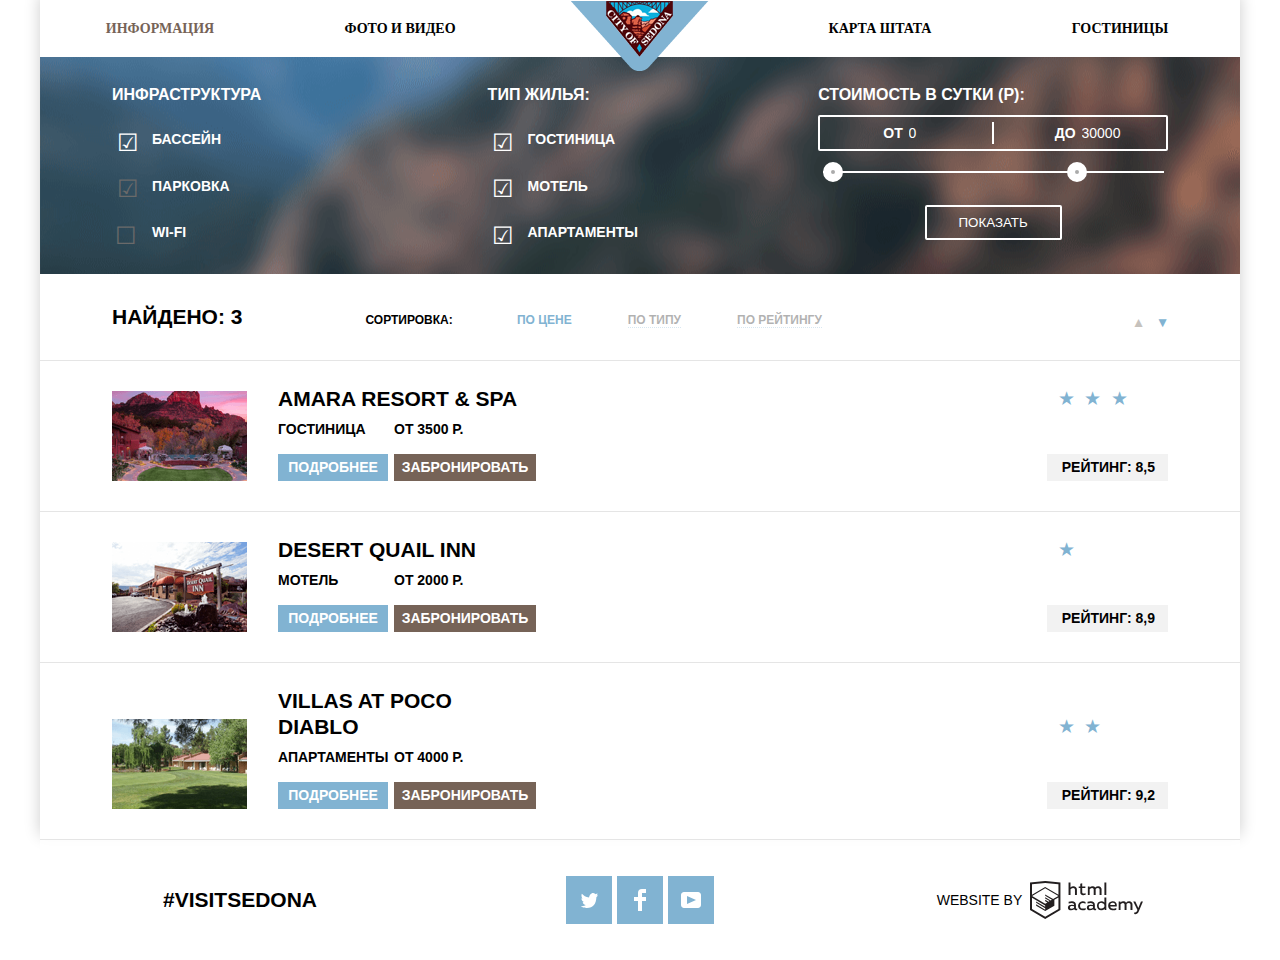
==== commit 4e43885c: "26042018" ====
--- a/catalog.html
+++ b/catalog.html
@@ -157,7 +157,7 @@
       </section>
     </div>
     </main>
-    <footer class="main-footer">
+    <footer class="main-footer inner-footer">
       <a href="#" class="our-hash-tag">#visitsedona</a>
       <div class="footer-sosial">
         <a href="#" class="social-btn"><img src="img/twitter.svg"></a>
@@ -171,7 +171,7 @@
         </a>
       </div>
     </footer>
-
-</body>
+  </div>
+  </body>
 
 </html>
--- a/css/style.css
+++ b/css/style.css
@@ -24,7 +24,8 @@
 
 .wrap {
   width: 1200px;
-  margin: 0 auto;
+  margin: auto;
+  box-shadow: 0 -5px 15px 0 rgba(0, 0, 0, 0.2);
 }
 
 .intro {
@@ -141,7 +142,7 @@
   justify-content: center;
   width: 400px;
   min-height: 256px;
-  padding: 15px 55px;
+  padding: 10px 40px;
   box-sizing: border-box;
   color: #fff;
   background-color: #81b3d2;
@@ -456,15 +457,17 @@
 
 .main-footer {
 display: flex;
-position: relative;
 width: 1200px;
+margin-left: auto;
+margin-right: auto;
 margin-top: -120px;
 padding-top: 36px;
 padding-bottom: 36px;
 text-align: center;
 background-color: rgba(255, 255, 255, 0.8);
 align-items: center;
-right:0;
+position: relative;
+left: 0;
 z-index: 10;
 }
 
@@ -1093,3 +1096,64 @@
 [type="checkbox"] {
   display: none;
 }
+/*decorations*/
+
+a {
+	text-decoration: none;
+}
+
+[class^="icon-"]::before,
+[class*=" icon-"]::before {
+	font-family: "symbols-sedona";
+	font-weight: normal;
+	font-style: normal;
+	font-variant: normal;
+	line-height: 1em;
+	display: inline-block;
+	width: 1em;
+	margin-right: 0.2em;
+	margin-left: 0.2em;
+	text-align: center;
+	text-decoration: inherit;
+	text-transform: none;
+	speak: none;
+}
+
+.icon-facebook::before {
+	content: "\66";
+}
+.icon-twitter::before {
+	content: "\74";
+}
+.icon-up-dir::before {
+  content: "\25b2";
+  transform: scale(0.6);
+}
+.icon-down-dir::before {
+  content: "\25bc";
+  transform: scale(0.6);
+}
+.icon-star::before {
+  content: "\2605";
+  align: right;
+}
+.icon-check-off::before {
+	content: "\2610";
+}
+.icon-check-on::before {
+  content: "\2611";
+  transform: scale(1.5);
+}
+.icon-calendar::before {
+	content: "\e800";
+}
+.icon-plus::before {
+	content: "\e801";
+}
+.icon-minus::before {
+	content: "\e802";
+}
+.icon-youtube::before {
+  content: "\f39e";
+}
+
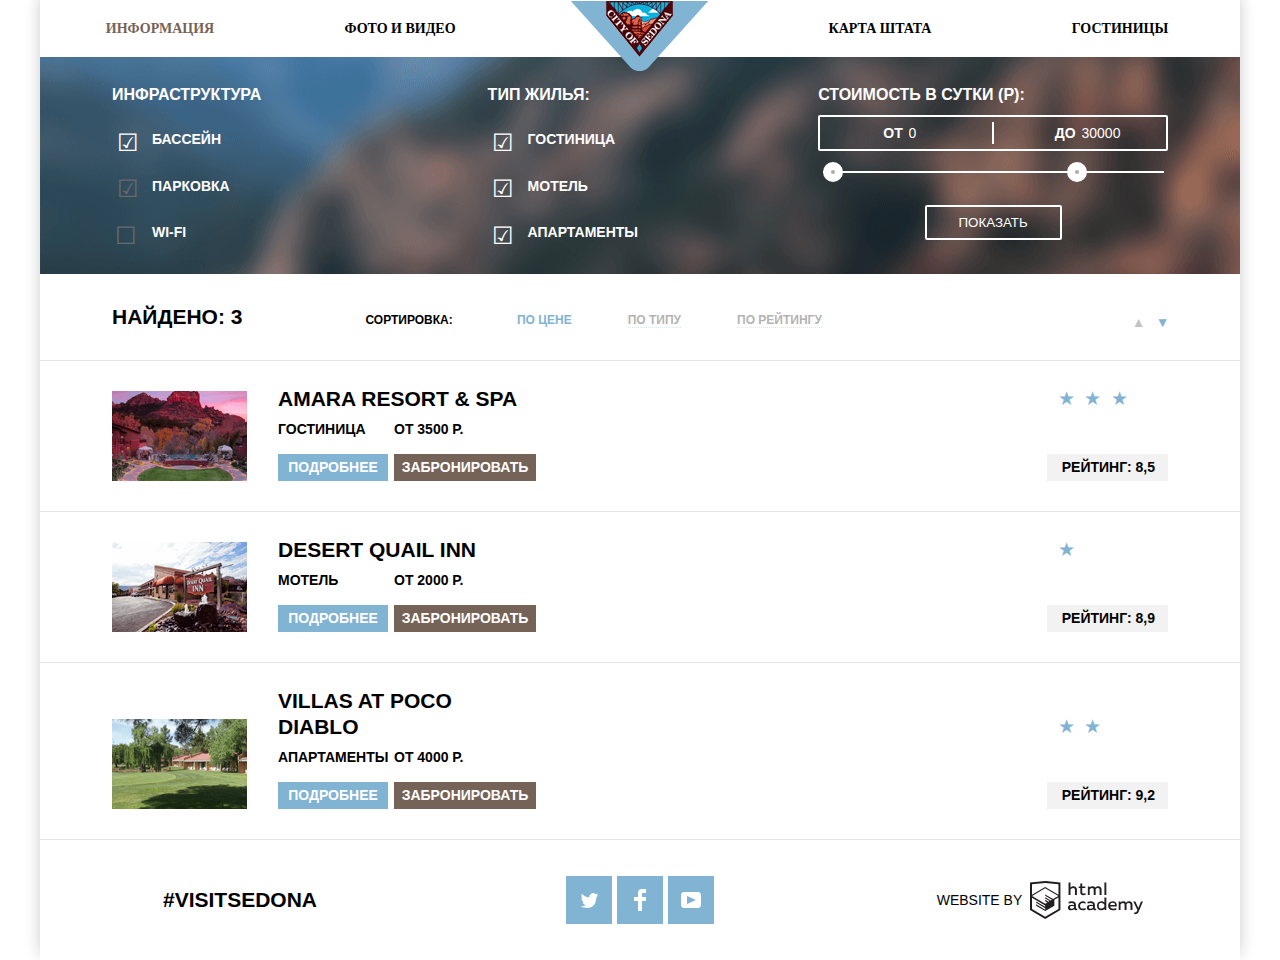
==== commit 1409c437: "27042018_" ====
--- a/catalog.html
+++ b/catalog.html
@@ -94,7 +94,7 @@
             </div>
             <div class="hotel-rating">
               <div class="rating-stars" data-star-value="4">
-                <i class="icon-star"><img src="/img/star.svg" alt=""></i>
+                <i class="icon-star"></i>
                 <i class="icon-star"></i>
                 <i class="icon-star"></i>
                 <i class="icon-star"></i>
@@ -155,7 +155,6 @@
           </div>
         </div>
       </section>
-    </div>
     </main>
     <footer class="main-footer inner-footer">
       <a href="#" class="our-hash-tag">#visitsedona</a>
--- a/css/style.css
+++ b/css/style.css
@@ -258,6 +258,7 @@
 .form-group,
 .half-width {
   align-items: center;
+  margin-bottom: 30px;
 }
 
 .date {
@@ -270,8 +271,10 @@
   box-sizing: border-box;
   width: 40px;
   height: 38px;
+  padding:0px;
   text-align: center;
   background-color: #f2f2f2;
+
 }
 
 .icon-calendar:before {
@@ -318,6 +321,8 @@
 .form-group input[type="text"] {
   width: 304.7px;
   padding-left: 15px;
+  box-sizing: border-box;
+  margin-top: 0px;
 }
 
 .half-width {
@@ -349,7 +354,7 @@
 }
 
 .half-width:first-child {
-  padding-right: 3px;
+  padding-right: 0px;
 }
 
 .half-width:last-child {
@@ -357,6 +362,8 @@
 }
 
 .btn {
+  text-align: center;
+  width: 458px;
   font-family: inherit;
   font-size: 21px;
   font-weight: inherit;
@@ -369,32 +376,6 @@
   background-color: #81b3d2;
 }
 
-.social-btn {
-  display: flex;
-  align-items: center;
-  justify-content: center;
-  margin-right: 5px;
-}
-
-.social-btn:last-child {
-  margin-right: 0;
-}
-
-.social-btn:focus,
-.btn:focus {
-  outline: none;
-}
-
-.social-btn:hover,
-.btn:hover {
-  background-color: #669ec0;
-}
-
-.social-btn:active,
-.btn:active {
-  color: rgba(255, 255, 255, 0.3);
-  background-color: #5496bd;
-}
 
 input[type="text"]:focus {
   outline: none;
@@ -432,7 +413,9 @@
 input[name="date"]:focus + .icon-calendar::before {
   margin-left: -9.7px;
 }
-
+input[name="icon-minus"]:hover {
+  background-color: #c2c2c2;
+}
 .icon-calendar:active::before {
   color: #81b3d2;
 }
@@ -488,7 +471,37 @@
 align-items: center;
 justify-content: center;
 }
-
+.social-btn {
+  display: flex;
+  align-items: center;
+  justify-content: center;
+  margin-right: 5px;
+  position: relative;
+  width: 46px;
+  height: 48px;
+  color: #ffffff;
+  background-color: #81b3d2;
+  }
+
+.social-btn:last-child {
+  margin-right: 0;
+}
+
+.social-btn:focus,
+.btn:focus {
+  outline: none;
+}
+
+.social-btn:hover,
+.btn:hover {
+  background-color: #669ec0;
+}
+
+.social-btn:active,
+.btn:active {
+  color: rgba(255, 255, 255, 0.3);
+  background-color: #5496bd;
+}
 .developer {
 display: flex;
 align-items: center;
@@ -497,14 +510,6 @@
 .our-hash-tag {
 font-size: 21px;
 font-weight: bold;
-}
-
-.social-btn {
-position: relative;
-width: 46px;
-height: 48px;
-color: #ffffff;
-background-color: #81b3d2;
 }
 
 .social-btn::before {
@@ -993,6 +998,7 @@
 
 .icon-star {
   color: #81b3d2;
+  text-align: right;
 }
 
 .icon-star::before {
@@ -1118,7 +1124,15 @@
 	text-transform: none;
 	speak: none;
 }
-
+.icon-calendar::before {
+	content: "\e800";
+}
+.icon-plus::before {
+	content: "\e801";
+}
+.icon-minus::before {
+	content: "\e802";
+}
 .icon-facebook::before {
 	content: "\66";
 }
@@ -1144,15 +1158,7 @@
   content: "\2611";
   transform: scale(1.5);
 }
-.icon-calendar::before {
-	content: "\e800";
-}
-.icon-plus::before {
-	content: "\e801";
-}
-.icon-minus::before {
-	content: "\e802";
-}
+
 .icon-youtube::before {
   content: "\f39e";
 }
